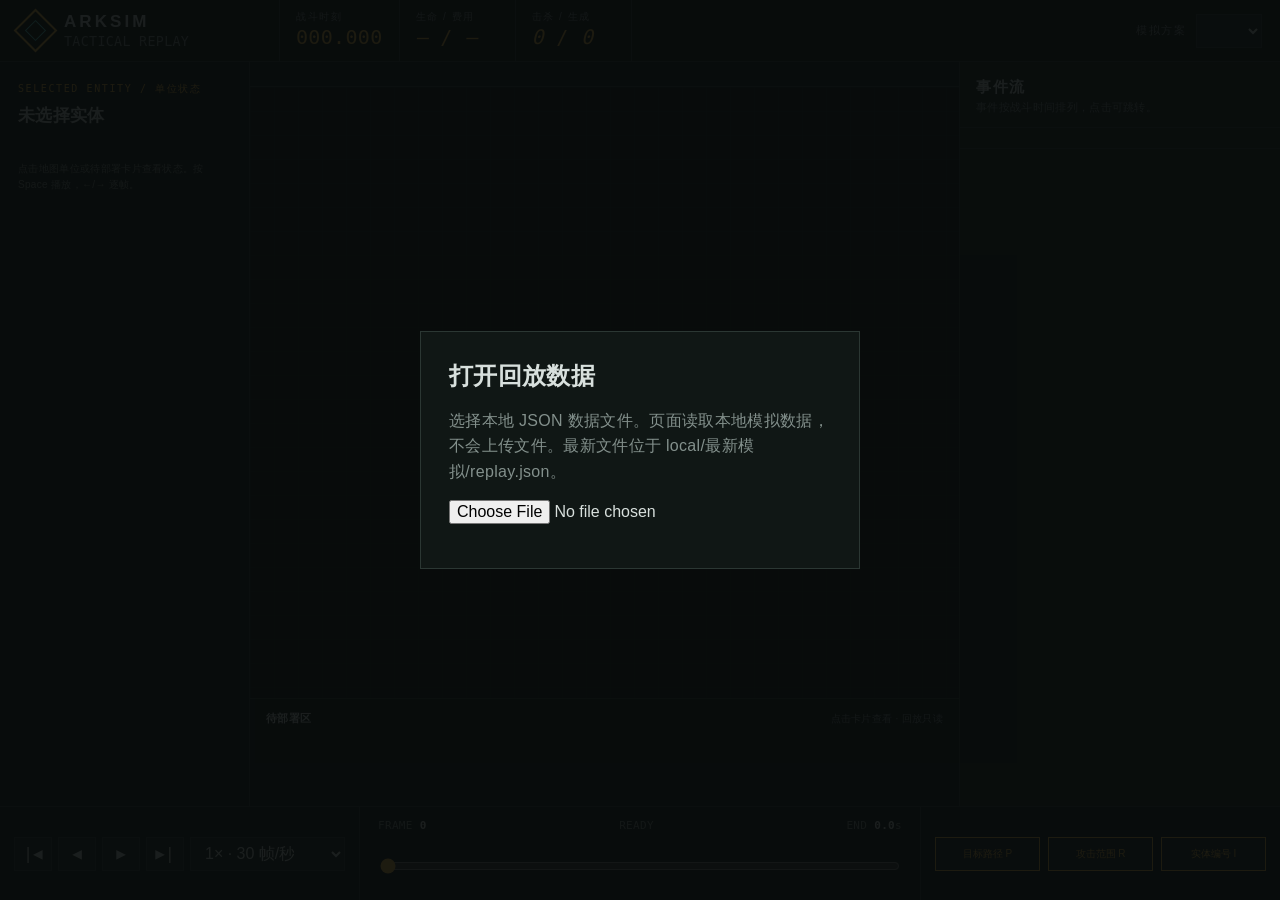
==== viewer/index.html @ 23dff545 "Initial main battle engine release" ====
<!doctype html>
<html lang="zh-CN">
<head>
  <meta charset="utf-8">
  <meta name="viewport" content="width=device-width,initial-scale=1">
  <title>ARKSIM / 战术回放</title>
  <style>
    :root {
      --ink: #d8e0dd;
      --muted: #83908c;
      --panel: #101715;
      --panel-2: #141d1a;
      --line: #2b3733;
      --black: #080c0b;
      --amber: #f4b942;
      --amber-dim: #7f6127;
      --cyan: #54d9d1;
      --red: #ff665e;
      --green: #8ecb64;
      --cell: 52px;
    }
    * { box-sizing: border-box; }
    html, body { width: 100%; height: 100%; }
    body {
      margin: 0;
      overflow: hidden;
      color: var(--ink);
      background: var(--black);
      font-family: "Bahnschrift", "Microsoft YaHei UI", sans-serif;
      letter-spacing: .02em;
    }
    body::before {
      content: "";
      position: fixed;
      inset: 0;
      pointer-events: none;
      opacity: .16;
      background-image:
        repeating-linear-gradient(0deg, transparent 0 3px, #cad6d105 3px 4px),
        radial-gradient(circle at 18% 0%, #f4b94216, transparent 32%);
      mix-blend-mode: screen;
    }
    button, select, input { font: inherit; }
    button, select {
      color: var(--ink);
      border: 1px solid var(--line);
      background: #18211e;
      min-height: 34px;
    }
    button { cursor: pointer; padding: 0 12px; }
    button:hover, button.active { border-color: var(--amber); color: var(--amber); }
    .exit-file-button { align-self: center; margin: 0 18px 0 10px; border-color: var(--amber-dim); }
    .data-loader {
      position: fixed;
      inset: 0;
      z-index: 10;
      display: grid;
      place-items: center;
      background: #080c0be8;
    }
    .data-loader[hidden] { display: none; }
    .data-loader-panel {
      width: min(440px, calc(100vw - 40px));
      padding: 28px;
      border: 1px solid var(--line);
      background: var(--panel);
    }
    .data-loader-panel h2 { margin: 0 0 12px; }
    .data-loader-panel p { color: var(--muted); line-height: 1.6; }
    .data-loader-panel input { max-width: 100%; }
    .data-loader-error { color: var(--red) !important; }
    select { padding: 0 34px 0 10px; }
    .app {
      position: fixed;
      inset: 0;
      width: auto;
      height: auto;
      min-width: 0;
      min-height: 0;
      overflow: hidden;
      display: grid;
      grid-template-rows: 62px minmax(0, 1fr) 94px;
    }
    header {
      min-width: 0;
      border-bottom: 1px solid var(--line);
      display: flex;
      align-items: stretch;
      background: #0d1311ee;
      z-index: 2;
    }
    .brand {
      width: 280px;
      display: flex;
      align-items: center;
      gap: 13px;
      padding: 0 20px;
      border-right: 1px solid var(--line);
    }
    .brand-mark {
      width: 31px;
      height: 31px;
      border: 2px solid var(--amber);
      transform: rotate(45deg);
      position: relative;
    }
    .brand-mark::after {
      content: "";
      position: absolute;
      inset: 6px;
      border: 1px solid var(--cyan);
    }
    .brand strong { display: block; font-size: 17px; letter-spacing: .18em; }
    .brand small { color: var(--muted); font-family: Consolas, monospace; }
    .header-stat {
      min-width: 116px;
      padding: 10px 16px 7px;
      border-right: 1px solid var(--line);
    }
    .header-stat span { display: block; color: var(--muted); font-size: 10px; text-transform: uppercase; letter-spacing: .16em; }
    .header-stat b { display: block; margin-top: 3px; font: 20px/1 Consolas, monospace; color: var(--amber); }
    .case-control { margin-left: auto; display: flex; align-items: center; gap: 10px; padding: 0 18px; }
    .case-control label { color: var(--muted); font-size: 11px; letter-spacing: .13em; }
    main {
      min-height: 0;
      display: grid;
      grid-template-columns: 250px minmax(0, 1fr) 320px;
    }
    .stage {
      min-width: 0;
      min-height: 0;
      overflow: hidden;
      display: grid;
      grid-template-rows: auto minmax(0, 1fr) auto;
      border-right: 1px solid var(--line);
      position: relative;
    }
    .map-wrap {
      min-height: 0;
      position: relative;
      background-color: #0b100e;
      background-image:
        linear-gradient(#18211e55 1px, transparent 1px),
        linear-gradient(90deg, #18211e55 1px, transparent 1px);
      background-size: 24px 24px;
    }
    #map { display: block; width: 100%; height: 100%; cursor: crosshair; }
    .map-legend {
      display: flex;
      gap: 6px;
      flex-wrap: wrap;
      padding: 12px 16px;
      border-bottom: 1px solid var(--line);
      background: #0d1311;
    }
    .chip {
      padding: 4px 7px;
      border: 1px solid #ffffff18;
      background: #090d0cce;
      color: var(--muted);
      font-size: 10px;
      font-family: Consolas, monospace;
    }
    .chip i { display: inline-block; width: 8px; height: 8px; margin-right: 6px; background: var(--dot); }
    .chip .circle { border-radius: 50%; }
    .chip .diamond { transform: rotate(45deg); }
    .chip .portal { border: 2px solid var(--dot); border-radius: 50%; background: transparent; }
    .map-note {
      margin: 12px 0 0;
      color: var(--muted);
      font-size: 10px;
      line-height: 1.55;
    }
    .inspector {
      min-height: 0;
      overflow: auto;
      border-right: 1px solid var(--line);
      background: var(--panel);
    }
    .entity-card { padding: 20px 18px; }
    .eyebrow { color: var(--amber); font: 10px Consolas, monospace; letter-spacing: .16em; }
    .entity-card h2 { margin: 8px 0 0; font-size: 17px; font-weight: 600; overflow-wrap: anywhere; }
    .entity-grid { display: grid; gap: 12px; margin-top: 22px; font: 11px Consolas, monospace; color: var(--muted); }
    .entity-field { display: flex; justify-content: space-between; flex-wrap: wrap; align-items: baseline; gap: 3px 8px; min-width: 0; }
    .entity-grid b { color: var(--ink); font-weight: 400; overflow-wrap: anywhere; }
    .sp-panel { margin-top: 20px; padding-top: 16px; border-top: 1px solid var(--line); }
    .sp-label { display: flex; justify-content: space-between; gap: 8px; font-size: 11px; color: var(--muted); }
    .sp-label b { color: var(--cyan); font: 11px Consolas, monospace; }
    .sp-track { height: 7px; margin: 8px 0 14px; background: #28332e; overflow: hidden; }
    .sp-fill { height: 100%; background: var(--cyan); }
    .sp-track.slot .sp-fill { background: var(--amber); }
    .sp-help { color: var(--muted); font-size: 10px; line-height: 1.6; }
    .reserve { min-height: 108px; padding: 12px 16px; border-top: 1px solid var(--line); background: var(--panel); }
    .reserve-head { display: flex; justify-content: space-between; gap: 10px; align-items: baseline; font-size: 11px; }
    .reserve-head span { color: var(--muted); font-size: 10px; }
    .reserve-cards { display: flex; gap: 8px; overflow-x: auto; margin-top: 10px; padding-bottom: 2px; }
    .reserve-card { flex: 0 0 132px; min-height: 60px; padding: 9px 10px; text-align: left; }
    .reserve-card strong { display: block; font-size: 12px; }
    .reserve-card small { display: block; margin-top: 7px; color: var(--muted); font-size: 10px; }
    .reserve-empty { margin: 8px 0; color: var(--muted); font-size: 11px; }
    aside {
      min-height: 0;
      overflow: hidden;
      display: grid;
      grid-template-rows: auto auto minmax(0, 1fr);
      background: var(--panel-2);
    }
    .aside-head { padding: 16px 16px 12px; border-bottom: 1px solid var(--line); }
    .aside-head h2 { margin: 0 0 3px; font-size: 15px; letter-spacing: .1em; }
    .aside-head p { margin: 0; color: var(--muted); font-size: 11px; }
    .filters { display: flex; flex-wrap: wrap; gap: 5px; padding: 10px 12px; border-bottom: 1px solid var(--line); }
    .filters button { min-height: 27px; padding: 0 8px; font-size: 10px; }
    .events { overflow: auto; scrollbar-color: var(--amber-dim) #0d1311; }
    .event {
      display: grid;
      grid-template-columns: 56px 9px 1fr;
      gap: 8px;
      align-items: start;
      padding: 8px 12px;
      border-bottom: 1px solid #ffffff0a;
      cursor: pointer;
      font-size: 11px;
    }
    .event:hover, .event.now { background: #f4b9420b; }
    .event time { color: var(--muted); font-family: Consolas, monospace; }
    .event .dot { width: 7px; height: 7px; margin-top: 3px; border: 1px solid currentColor; transform: rotate(45deg); }
    .event strong { display: block; font-weight: 500; color: var(--ink); }
    .event small { display: block; color: var(--muted); margin-top: 2px; font-family: Consolas, monospace; }
    footer {
      min-width: 0;
      min-height: 0;
      display: grid;
      grid-template-columns: 360px minmax(0, 1fr) minmax(300px, 360px);
      border-top: 1px solid var(--line);
      background: #0d1311;
    }
    .transport { min-width: 0; display: flex; align-items: center; gap: 6px; padding: 0 14px; border-right: 1px solid var(--line); }
    .transport button { width: 38px; padding: 0; font-family: Consolas, monospace; }
    .speed { flex: 1 1 148px; width: auto; min-width: 132px; }
    .timeline { min-width: 0; padding: 12px 18px; display: grid; grid-template-rows: 24px 1fr; }
    .timeline-top { display: flex; justify-content: space-between; font: 11px Consolas, monospace; color: var(--muted); }
    .timeline-top b { color: var(--ink); }
    .track { position: relative; display: flex; align-items: center; }
    #markers { position: absolute; inset: 5px 0 auto; width: 100%; height: 15px; pointer-events: none; }
    #timeline { width: 100%; accent-color: var(--amber); position: relative; z-index: 2; }
    .toggles { min-width: 0; display: flex; align-items: center; gap: 8px; padding: 0 14px; border-left: 1px solid var(--line); }
    .toggles button { flex: 1; font-size: 10px; }
    @media (max-width: 1050px) {
      .entity-card { padding: 16px 14px; }
      main { grid-template-columns: 210px minmax(0, 1fr) 250px; }
      footer { grid-template-columns: 330px minmax(180px, 1fr) 300px; }
      .brand { width: 210px; padding-inline: 14px; }
      .header-stat { min-width: 96px; padding-inline: 10px; }
      .header-stat b { font-size: 17px; }
      .case-control { padding-inline: 8px; }
      .case-control label { display: none; }
      header > .header-stat:nth-of-type(4) { display: none; }
      .transport { padding-inline: 10px; gap: 4px; }
      .speed { min-width: 118px; font-size: 10px; }
      .toggles { gap: 4px; padding-inline: 9px; }
    }
  </style>
</head>
<body>
  <div class="app">
    <header>
      <div class="brand"><div class="brand-mark"></div><div><strong>ARKSIM</strong><small id="stageLabel">TACTICAL REPLAY</small></div></div>
      <div class="header-stat"><span>战斗时刻</span><b id="clock">000.000</b></div>
      <div class="header-stat"><span>生命 / 费用</span><b><i id="life">—</i> / <i id="dp">—</i></b></div>
      <div class="header-stat"><span>击杀 / 生成</span><b><i id="killed">0</i> / <i id="spawned">0</i></b></div>
      <div class="case-control"><label for="caseSelect">模拟方案</label><select id="caseSelect"></select></div>
      <button id="closeDataBtn" class="exit-file-button" type="button" hidden>退出当前文件</button>
    </header>

    <main>
      <section class="inspector" aria-label="选中单位状态">
        <div class="entity-card">
          <div class="eyebrow">SELECTED ENTITY / 单位状态</div>
          <h2 id="entityName">未选择实体</h2>
          <div class="entity-grid" id="entityGrid"></div>
          <div id="spPanel"></div>
          <p class="map-note" id="mapNote">点击地图单位或待部署卡片查看状态。按 Space 播放，←/→ 逐帧。</p>
        </div>
      </section>
      <section class="stage">
        <div class="map-legend" id="mapLegend" aria-label="地图图例"></div>
        <div class="map-wrap">
          <canvas id="map"></canvas>
        </div>
        <div class="reserve" aria-label="待部署区">
          <div class="reserve-head"><b>待部署区</b><span>点击卡片查看 · 回放只读</span></div>
          <div class="reserve-cards" id="reserveCards"></div>
        </div>
      </section>

      <aside>
        <div class="aside-head"><h2>事件流</h2><p>事件按战斗时间排列，点击可跳转。</p></div>
        <div class="filters" id="filters"></div>
        <div class="events" id="events"></div>
      </aside>
    </main>

    <footer>
      <div class="transport">
        <button id="reset" title="回到开始">|◀</button>
        <button id="stepBack" title="上一帧">◀</button>
        <button id="play" title="播放/暂停">▶</button>
        <button id="stepNext" title="下一帧">▶|</button>
        <select id="speed" class="speed" aria-label="回放速度"><option value="0.5">0.5× · 15 帧/秒</option><option value="1" selected>1× · 30 帧/秒</option><option value="2">2× · 60 帧/秒</option><option value="3">3× · 90 帧/秒</option><option value="4">4× · 120 帧/秒</option><option value="8">8× · 240 帧/秒</option></select>
      </div>
      <div class="timeline">
        <div class="timeline-top"><span>FRAME <b id="frameIndex">0</b></span><span id="statusLine">READY</span><span>END <b id="endTime">0.0</b>s</span></div>
        <div class="track"><canvas id="markers"></canvas><input id="timeline" type="range" min="0" value="0"></div>
      </div>
      <div class="toggles"><button id="togglePath" class="active">目标路径 P</button><button id="toggleRange" class="active">攻击范围 R</button><button id="toggleIds" class="active">实体编号 I</button></div>
    </footer>
  </div>

  <div id="dataLoader" class="data-loader" hidden>
    <div class="data-loader-panel">
      <h2>打开回放数据</h2>
      <p>选择本地 JSON 数据文件。页面读取本地模拟数据，不会上传文件。最新文件位于 local/最新模拟/replay.json。</p>
      <input id="dataFile" type="file" accept=".json,application/json" aria-label="选择回放数据文件">
      <p id="dataLoaderStatus" role="status"></p>
    </div>
  </div>

  <script>
    const EMBEDDED_DATA = null;
    function startReplay(DATA) {
    const COLORS = {
      ink:'#d8e0dd', muted:'#83908c', amber:'#f4b942', cyan:'#54d9d1', red:'#ff665e', green:'#8ecb64',
      elite:'#f49b58', boss:'#e783c6', portal:'#a88ee8'
    };
    // Keep the legend and map rendering on the same palette.
    const legendItems = [
      ['蓝门', COLORS.cyan, ''], ['红门', COLORS.red, ''],
      ['干员', COLORS.amber, 'diamond'], ['普通敌人', COLORS.red, 'circle'],
      ['精英敌人', COLORS.elite, 'circle'], ['领袖敌人', COLORS.boss, 'circle'],
      ['传送门', COLORS.portal, 'portal']
    ];
    const state = { caseIndex:0, frameIndex:0, playheadTime:0, playing:false, speed:1, selected:{type:'operator',id:null}, filters:new Set(['major']), path:true, range:true, ids:true, lastStamp:0 };
    const el = id => document.getElementById(id);
    const canvas = el('map'), ctx = canvas.getContext('2d');
    const markerCanvas = el('markers'), markerCtx = markerCanvas.getContext('2d');
    const eventGroups = {
      major:['deploy','skill_cast','skill_active','skill_end','operator_death','enemy_death','leak','life_change'],
      damage:['enemy_damage','operator_damage','projectile_launch','projectile_end'],
      movement:['spawn','block','unblock','disappear','appear']
    };
    const hiddenEventKinds = new Set(['highland_trigger', 'highland_effect']);
    const eventColor = kind => kind.includes('damage') || kind.includes('death') || kind==='leak' ? COLORS.red : kind.includes('skill') ? COLORS.amber : kind==='spawn' || kind==='appear' ? COLORS.green : COLORS.cyan;
    const enemyColor = enemy => enemy.levelType==='BOSS' ? COLORS.boss : enemy.levelType==='ELITE' ? COLORS.elite : enemy.levelType==='NORMAL' ? COLORS.red : COLORS.muted;
    const enemyCategory = enemy => ({NORMAL:'普通敌人', ELITE:'精英敌人', BOSS:'领袖敌人'}[enemy.levelType] || '类型未记录');
    const currentCase = () => DATA.cases[state.caseIndex];
    function currentFrame(){return currentCase().frames[state.frameIndex];}
    function playbackEndIndex(){return currentCase().frames.length-1;}
    const fmt = value => Number(value).toFixed(2).replace(/\.00$/,'');
    function resizeCanvas(target, context) {
      const rect = target.getBoundingClientRect(), ratio = window.devicePixelRatio || 1;
      target.width = Math.max(1, Math.round(rect.width * ratio)); target.height = Math.max(1, Math.round(rect.height * ratio));
      context.setTransform(ratio,0,0,ratio,0,0); return rect;
    }
    function geometry(target=canvas) {
      const rect = target.getBoundingClientRect(), map = DATA.map;
      const cell = Math.min((rect.width-54)/map.width,(rect.height-54)/map.height);
      return {cell, ox:(rect.width-map.width*cell)/2, oy:(rect.height-map.height*cell)/2, h:map.height};
    }
    function xy(r,c,g){ return [g.ox+(c+.5)*g.cell,g.oy+(g.h-r-.5)*g.cell]; }
    function tileStyle(tile) {
      if(tile.key==='tile_end') return ['#113d3c',COLORS.cyan];
      if(tile.key==='tile_start') return ['#3a1e1d',COLORS.red];
      if(['tile_telin','tile_telout'].includes(tile.key)) return ['#241c36',COLORS.portal];
      if(tile.height==='HIGHLAND' && tile.build==='RANGED') return ['#352f22','#766335'];
      if(tile.pass==='FLY_ONLY') return ['#0a0e0d','#202925'];
      if(tile.key==='tile_road') return ['#202b27','#3b4944'];
      return ['#18211e','#303d38'];
    }
    function drawMap() {
      const rect=resizeCanvas(canvas,ctx), g=geometry(), frame=currentFrame(), map=DATA.map;
      ctx.clearRect(0,0,rect.width,rect.height);
      for(let r=0;r<map.height;r++) for(let c=0;c<map.width;c++){
        const tile=map.cells[r][c], [fill,stroke]=tileStyle(tile), x=g.ox+c*g.cell, y=g.oy+(map.height-r-1)*g.cell;
        ctx.fillStyle=fill; ctx.fillRect(x+1,y+1,g.cell-2,g.cell-2); ctx.strokeStyle=stroke; ctx.lineWidth=1; ctx.strokeRect(x+1.5,y+1.5,g.cell-3,g.cell-3);
        if(tile.height==='HIGHLAND' && tile.build==='RANGED'){
          ctx.strokeStyle='#f4b94222'; ctx.beginPath(); ctx.moveTo(x+5,y+g.cell-5); ctx.lineTo(x+g.cell-5,y+5); ctx.stroke();
        }
        if(tile.key==='tile_end'){ctx.fillStyle=COLORS.cyan;ctx.font=`600 ${Math.max(10,g.cell*.2)}px Consolas`;ctx.textAlign='center';ctx.fillText('BLUE',x+g.cell/2,y+g.cell*.57);}
        if(tile.key==='tile_start'){ctx.fillStyle=COLORS.red;ctx.font=`600 ${Math.max(10,g.cell*.2)}px Consolas`;ctx.textAlign='center';ctx.fillText('RED',x+g.cell/2,y+g.cell*.57);}
        if(['tile_telin','tile_telout'].includes(tile.key)){
          ctx.strokeStyle=COLORS.portal;ctx.lineWidth=2;ctx.beginPath();ctx.ellipse(x+g.cell/2,y+g.cell*.42,g.cell*.15,g.cell*.21,0,0,Math.PI*2);ctx.stroke();
          ctx.fillStyle=COLORS.portal;ctx.font=`600 ${Math.max(9,g.cell*.16)}px Consolas`;ctx.textAlign='center';ctx.fillText(tile.key==='tile_telin'?'IN':'OUT',x+g.cell/2,y+g.cell*.83);
        }
      }
      const op=frame.operators.find(x=>state.selected.type==='operator'&&x.id===state.selected.id)||frame.operators[0];
      if(op && state.range){ctx.fillStyle='#54d9d122';ctx.strokeStyle='#54d9d177';for(const [r,c] of op.range){const x=g.ox+c*g.cell,y=g.oy+(map.height-r-1)*g.cell;ctx.fillRect(x+2,y+2,g.cell-4,g.cell-4);ctx.strokeRect(x+2.5,y+2.5,g.cell-5,g.cell-5);}}
      const selectedEnemy = state.selected.type==='enemy' ? frame.enemies.find(e=>e.id===state.selected.id) : null;
      if(selectedEnemy && state.path && selectedEnemy.route>=0){
        const route=currentCase().routes[selectedEnemy.route]; ctx.strokeStyle='#f4b94299';ctx.lineWidth=2;ctx.setLineDash([6,5]);ctx.beginPath();
        let [x,y]=xy(selectedEnemy.r,selectedEnemy.c,g);ctx.moveTo(x,y);
        for(let i=selectedEnemy.routePoint+1;i<route.length;i++){const p=route[i];if(['WAIT_FOR_SECONDS','WAIT_CURRENT_WAVE_TIME','DISAPPEAR'].includes(p.kind))continue;[x,y]=xy(p.r,p.c,g);ctx.lineTo(x,y);}ctx.stroke();ctx.setLineDash([]);
      }
      for(const enemy of frame.enemies){if(enemy.hidden)continue;const [x,y]=xy(enemy.r,enemy.c,g),color=enemyColor(enemy),radius=Math.max(5,g.cell*.135);ctx.fillStyle='#07100fdd';ctx.strokeStyle=color;ctx.lineWidth=enemy.taunt?3:1.5;ctx.beginPath();ctx.arc(x,y,radius,0,Math.PI*2);ctx.fill();ctx.stroke();const ratio=Math.max(0,enemy.hp/enemy.max);ctx.strokeStyle=ratio>.5?COLORS.green:ratio>.2?COLORS.amber:COLORS.red;ctx.lineWidth=2;ctx.beginPath();ctx.arc(x,y,radius+3,-Math.PI/2,-Math.PI/2+Math.PI*2*ratio);ctx.stroke();if(state.ids){ctx.fillStyle=COLORS.ink;ctx.font='9px Consolas';ctx.textAlign='center';ctx.fillText(enemy.id,x,y+3);}if(state.selected.type==='enemy'&&state.selected.id===enemy.id){ctx.strokeStyle='#fff';ctx.lineWidth=1;ctx.strokeRect(x-radius-7,y-radius-7,(radius+7)*2,(radius+7)*2);}}
      for(const projectile of frame.projectiles||[]){const [x,y0]=xy(projectile.r,projectile.c,g),y=y0-projectile.arc*g.cell*.55,color=projectile.side==='ENEMY'?COLORS.red:COLORS.cyan,radius=Math.max(2.5,g.cell*.045);if(projectile.arc){ctx.fillStyle='#0008';ctx.beginPath();ctx.ellipse(x,y0,g.cell*.055,g.cell*.025,0,0,Math.PI*2);ctx.fill();}ctx.shadowColor=color;ctx.shadowBlur=8;ctx.fillStyle=color;ctx.beginPath();ctx.arc(x,y,radius,0,Math.PI*2);ctx.fill();ctx.shadowBlur=0;}
      for(const op of frame.operators){const [x,y]=xy(op.r,op.c,g),s=Math.max(9,g.cell*.18);ctx.save();ctx.translate(x,y);ctx.rotate(Math.PI/4);ctx.fillStyle=op.dead?'#4b4030':COLORS.amber;ctx.strokeStyle='#fff2';ctx.fillRect(-s,-s,s*2,s*2);ctx.strokeRect(-s,-s,s*2,s*2);ctx.restore();const hp=Math.max(0,op.hp/op.max);ctx.fillStyle='#101715';ctx.fillRect(x-g.cell*.3,y+s+7,g.cell*.6,4);ctx.fillStyle=hp>.5?COLORS.green:hp>.2?COLORS.amber:COLORS.red;ctx.fillRect(x-g.cell*.3,y+s+7,g.cell*.6*hp,4);ctx.fillStyle=COLORS.ink;ctx.font='10px Consolas';ctx.textAlign='center';ctx.fillText(op.starting?'SKILL / BEGIN':op.active?'SKILL / ACTIVE':`SP ${fmt(op.sp)}`,x,y-s-8);}
      const nearEvents=currentCase().events.filter(e=>!hiddenEventKinds.has(e.kind) && Math.abs(e.t-frame.t)<.18 && (e.r!==undefined));
      for(const event of nearEvents){const [x,y]=xy(event.r,event.c,g);ctx.strokeStyle=eventColor(event.kind);ctx.lineWidth=2;ctx.globalAlpha=.75;ctx.beginPath();ctx.arc(x,y,g.cell*.27,0,Math.PI*2);ctx.stroke();ctx.globalAlpha=1;}
    }
    function eventLabel(event){
      const labels={spawn:'敌人生成',deploy:'干员部署',enemy_damage:'敌方受伤',operator_damage:'干员受伤',projectile_launch:'弹体发射',projectile_end:'弹体抵达/失效',block:'开始阻挡',unblock:'解除阻挡',skill_cast:'技能起动',skill_active:'技能生效',skill_end:'技能结束',enemy_death:'敌人击杀',operator_death:'干员倒下',leak:'敌人进门',life_change:'生命变化',disappear:'敌人消失',appear:'敌人出现'};
      let detail=`#${event.target??'—'}`;if(event.amount!==undefined)detail+=` / ${fmt(event.amount)} DMG`;if(event.cast)detail+=` / 第 ${event.cast} 次`;if(event.life!==undefined)detail+=` / LIFE ${event.life}`;if(event.tile)detail+=` / (${event.tile.join(',')})`;return [labels[event.kind]||event.kind,detail];
    }
    function activeKinds(){if(state.filters.has('all'))return null;const result=new Set();for(const group of state.filters)for(const kind of eventGroups[group]||[])result.add(kind);return result;}
    function renderEvents(){const box=el('events'),frame=currentFrame(),allowed=activeKinds();const filtered=currentCase().events.filter(e=>!hiddenEventKinds.has(e.kind)&&(!allowed||allowed.has(e.kind)));let nearest=filtered.findIndex(e=>e.t>=frame.t);if(nearest<0)nearest=filtered.length-1;const start=Math.max(0,nearest-70),slice=filtered.slice(start,start+150);box.innerHTML=slice.map(event=>{const [title,detail]=eventLabel(event);return `<div class="event ${Math.abs(event.t-frame.t)<.04?'now':''}" data-time="${event.t}" style="color:${eventColor(event.kind)}"><time>${event.t.toFixed(2)}</time><i class="dot"></i><div><strong>${title}</strong><small>${detail}</small></div></div>`}).join('');box.querySelectorAll('.event').forEach(node=>node.onclick=()=>seekTime(Number(node.dataset.time)));const now=box.querySelector('.now');if(now)now.scrollIntoView({block:'center'});}
    const attributeText = (value, suffix='') => Number.isFinite(value) ? `${fmt(value)}${suffix}` : '—';
    const reserveLabel = card => card.status==='cooldown' ? `冷却 ${Number(card.remaining).toFixed(1)}s` : card.status==='cost' ? '费用不足' : '待部署';
    function renderReserve(){
      const cards=currentFrame().reserve;
      const box=el('reserveCards');
      if(!cards){box.innerHTML='<p class="reserve-empty">此回放未记录待部署信息</p>';return;}
      box.innerHTML=cards.length ? cards.map(card=>{
        const profile=currentCase().roster?.find(item=>item.profile===card.profile);
        const selected=state.selected.type==='reserve'&&state.selected.id===card.char;
        return `<button class="reserve-card ${selected?'active':''}" data-char="${card.char}"><strong>${profile?.name||card.char}</strong><small>费用 ${Number(card.cost).toFixed(2)} · ${reserveLabel(card)}</small></button>`;
      }).join('') : '<p class="reserve-empty">当前没有待部署干员</p>';
      box.querySelectorAll('button').forEach(button=>button.onclick=()=>{state.selected={type:'reserve',id:button.dataset.char};render();});
    }
    function renderSp(entity){
      const total=entity.spMax>0?Math.max(0,Math.min(1,entity.sp/entity.spMax)):0;
      const slot=Number.isFinite(entity.spSlot)?Math.max(0,Math.min(1,entity.spSlot)):null;
      const description=entity.spSlotMode==='periodic'?'满槽 +1 SP':entity.spSlotMode==='continuous'?'连续恢复的小数进度':'非自然恢复';
      const stateLabel=entity.spSlotPaused?'暂停':'恢复中';
      el('spPanel').innerHTML=`<div class="sp-panel">
        <div class="sp-label"><span>技力 SP</span><b>${fmt(entity.sp)} / ${fmt(entity.spMax)}</b></div>
        <div class="sp-track" role="progressbar" aria-label="技能技力" aria-valuemin="0" aria-valuemax="${entity.spMax}" aria-valuenow="${entity.sp}"><div class="sp-fill" style="width:${total*100}%"></div></div>
        <div class="sp-label"><span>技力槽</span><b>${slot===null?'未记录':`${(slot*100).toFixed(1)}%`}</b></div>
        <div class="sp-track slot" role="progressbar" aria-label="下一点技力积累" aria-valuemin="0" aria-valuemax="1" ${slot===null?'':`aria-valuenow="${slot}"`}><div class="sp-fill" style="width:${(slot??0)*100}%"></div></div>
        <div class="sp-help">${slot===null?'没有可显示的自然恢复进度':`${description} · ${stateLabel}`}</div>
      </div>`;
    }
    function renderInspector(){
      const frame=currentFrame();
      let entity=null, rows=[];
      el('spPanel').innerHTML='';
      if(state.selected.type==='reserve'){
        const card=frame.reserve?.find(item=>item.char===state.selected.id);
        if(!card){
          const deployed=frame.operators.find(op=>op.char===state.selected.id&&!op.dead);
          if(deployed){state.selected={type:'operator',id:deployed.id};renderInspector();return;}
        }else{
          entity=currentCase().roster?.find(item=>item.profile===card.profile);
          const attrs=entity?.attributes||{};
          rows=[['状态',reserveLabel(card)],['部署费用',Number(card.cost).toFixed(2)],['生命上限',attributeText(attrs.maxHp)],['攻击力',attributeText(attrs.atk)],['防御力',attributeText(attrs.def)],['法术抗性',attributeText(attrs.res)],['攻击间隔',attributeText(attrs.attackInterval,' s')],['阻挡上限',attributeText(attrs.blockCapacity)]];
        }
      }else if(state.selected.type==='operator'){
        entity=frame.operators.find(op=>op.id===state.selected.id)||frame.operators[0];
        if(entity){
          const attrs=entity.attributes||{};
          rows=[['ID',entity.id],['坐标',`${entity.r}, ${entity.c}`],['HP',`${fmt(entity.hp)} / ${fmt(entity.max)}`],['攻击力',attributeText(attrs.atk)],['防御力',attributeText(attrs.def)],['法术抗性',attributeText(attrs.res)],['攻击间隔',attributeText(attrs.attackInterval,' s')],['阻挡',`${entity.blocked} / ${attributeText(attrs.blockCapacity)}`],['技能',entity.starting?'开启动画':entity.active?'生效中':'未开启'],['已用技能',`${entity.casts} 次`],['状态',entity.dead?'倒下':'在场']];
          renderSp(entity);
        }
      }else{
        entity=frame.enemies.find(enemy=>enemy.id===state.selected.id);
        if(entity)rows=[['ID',entity.id],['类型',enemyCategory(entity)],['HP',`${fmt(entity.hp)} / ${fmt(entity.max)}`],['坐标',`${entity.r}, ${entity.c}`],['路线',`${entity.route}:${entity.routePoint}`],['阻挡者',entity.blocked??'—'],['稳定阻挡点',entity.blockStable?entity.blockStable.join(', '):'—'],['偏移剩余',entity.blockShift?`${fmt(entity.blockShift)} s`:'—'],['嘲讽',entity.taunt],['状态',entity.hidden?'消失':'可见']];
      }
      el('entityName').textContent=entity?.name||entity?.key||entity?.char||'未选择实体';
      el('entityGrid').innerHTML=entity?rows.map(([label,value])=>`<div class="entity-field"><span>${label}</span><b>${value}</b></div>`).join(''):'<span>点击地图单位或待部署卡片</span>';
    }
    function renderHeader(){
      const frame=currentFrame(), c=currentCase(), logicFps=30*state.speed;
      el('clock').textContent=frame.t.toFixed(3).padStart(7,'0');
      el('life').textContent=frame.life;
      el('dp').textContent=Number(frame.dpDisplay??frame.dp).toFixed(2);
      el('dp').title=`可用整数费用 ${frame.dp}；小数部分为自然恢复进度`;
      el('killed').textContent=frame.killed;
      el('spawned').textContent=frame.spawned;
      el('frameIndex').textContent=`f${frame.fixedFrame??Math.round(frame.t*30)} / f${c.frames.at(-1).fixedFrame??Math.round(c.frames.at(-1).t*30)}`;
      const status=state.playing?'PLAY':state.frameIndex<c.frames.length-1?'PAUSED':c.result.win?'ALL CLEAR':'FINISHED / FAILED';
      el('statusLine').textContent=`${status} · ${state.speed}× · ${logicFps} 帧/秒`;
      el('timeline').value=state.frameIndex;
    }
    function drawMarkers(){const rect=resizeCanvas(markerCanvas,markerCtx),end=currentCase().frames.at(-1).t;markerCtx.clearRect(0,0,rect.width,rect.height);for(const event of currentCase().events){if(!['deploy','skill_cast','operator_death','leak'].includes(event.kind))continue;const x=end>0?event.t/end*rect.width:0;markerCtx.strokeStyle=eventColor(event.kind);markerCtx.beginPath();markerCtx.moveTo(x,2);markerCtx.lineTo(x,13);markerCtx.stroke();}}
    function render(all=true){renderHeader();drawMap();renderInspector();renderReserve();if(all)renderEvents();}
    function setFrame(index,all=true){const range=[0,currentCase().frames.length-1];state.frameIndex=Math.max(range[0],Math.min(index,range[1]));state.playheadTime=currentCase().frames[state.frameIndex].t;render(all);}
    function frameIndexAt(time){const frames=currentCase().frames;let lo=0,hi=frames.length-1;while(lo<hi){const mid=Math.ceil((lo+hi)/2);if(frames[mid].t<=time)lo=mid;else hi=mid-1;}return lo;}
    function seekTime(time,all=true){const frames=currentCase().frames,end=frames.at(-1).t;state.playheadTime=Math.max(frames[0].t,Math.min(time,end));state.frameIndex=frameIndexAt(state.playheadTime);render(all);}
    function setCase(index){state.caseIndex=index;state.frameIndex=0;state.playheadTime=currentCase().frames[state.frameIndex].t;state.playing=false;state.selected={type:'operator',id:null};el('play').textContent='▶';const c=currentCase();el('caseSelect').value=String(index);const range=[0,c.frames.length-1];el('timeline').min=range[0];el('timeline').max=range[1];el('endTime').textContent=c.frames[range[1]].t.toFixed(1);drawMarkers();render();}
    function animate(stamp){if(!state.lastStamp)state.lastStamp=stamp;const elapsed=Math.max(0,(stamp-state.lastStamp)/1000);state.lastStamp=stamp;if(state.playing){const oldIndex=state.frameIndex,endIndex=playbackEndIndex(),end=currentCase().frames[endIndex].t;state.playheadTime=Math.min(end,state.playheadTime+elapsed*state.speed);state.frameIndex=Math.min(endIndex,frameIndexAt(state.playheadTime));render(oldIndex!==state.frameIndex);if(state.playheadTime>=end){state.playing=false;el('play').textContent='▶';renderHeader();}}requestAnimationFrame(animate);}
    function init(){
      el('mapLegend').innerHTML=legendItems.map(([label,color,shape])=>`<span class="chip" style="--dot:${color}"><i class="${shape}"></i>${label}</span>`).join('');
      el('stageLabel').textContent=`TACTICAL REPLAY / ${DATA.stage||'SIMULATION'}`;
      el('caseSelect').innerHTML=DATA.cases.map((c,i)=>`<option value="${i}">${c.label}</option>`).join('');el('caseSelect').onchange=e=>setCase(Number(e.target.value));
      const groups=[['major','关键'],['damage','伤害'],['movement','移动'],['all','全部']];el('filters').innerHTML=groups.map(([key,label])=>`<button data-filter="${key}" class="${state.filters.has(key)?'active':''}">${label}</button>`).join('');el('filters').querySelectorAll('button').forEach(btn=>btn.onclick=()=>{const key=btn.dataset.filter;if(key==='all')state.filters=new Set(['all']);else{state.filters.delete('all');state.filters.has(key)?state.filters.delete(key):state.filters.add(key);}el('filters').querySelectorAll('button').forEach(x=>x.classList.toggle('active',state.filters.has(x.dataset.filter)));renderEvents();});
      el('play').onclick=()=>{if(!state.playing&&state.frameIndex>=playbackEndIndex())setFrame(0);state.playing=!state.playing;state.lastStamp=performance.now();el('play').textContent=state.playing?'Ⅱ':'▶';renderHeader();};el('reset').onclick=()=>setFrame(0);el('stepBack').onclick=()=>setFrame(state.frameIndex-1);el('stepNext').onclick=()=>setFrame(state.frameIndex+1);el('timeline').oninput=e=>setFrame(Number(e.target.value));el('speed').onchange=e=>{state.speed=Number(e.target.value);renderHeader();};
      [['togglePath','path'],['toggleRange','range'],['toggleIds','ids']].forEach(([id,key])=>el(id).onclick=()=>{state[key]=!state[key];el(id).classList.toggle('active',state[key]);drawMap();});
      canvas.onclick=e=>{const rect=canvas.getBoundingClientRect(),g=geometry(),mx=e.clientX-rect.left,my=e.clientY-rect.top,frame=currentFrame();let best={d:Infinity,type:null,id:null};for(const enemy of frame.enemies){if(enemy.hidden)continue;const [x,y]=xy(enemy.r,enemy.c,g),d=Math.hypot(x-mx,y-my);if(d<best.d){best={d,type:'enemy',id:enemy.id};}}for(const op of frame.operators){const [x,y]=xy(op.r,op.c,g),d=Math.hypot(x-mx,y-my);if(d<best.d){best={d,type:'operator',id:op.id};}}if(best.d<g.cell*.4){state.selected={type:best.type,id:best.id};render();}};
      window.onkeydown=e=>{if(['INPUT','SELECT'].includes(document.activeElement.tagName))return;if(e.code==='Space'){e.preventDefault();el('play').click();}if(e.key==='ArrowLeft')setFrame(state.frameIndex-1);if(e.key==='ArrowRight')setFrame(state.frameIndex+1);if(e.key.toLowerCase()==='p')el('togglePath').click();if(e.key.toLowerCase()==='r')el('toggleRange').click();if(e.key.toLowerCase()==='i')el('toggleIds').click();};
      window.onresize=()=>{drawMap();drawMarkers();};document.onvisibilitychange=()=>{state.lastStamp=performance.now();};setCase(0);requestAnimationFrame(animate);
    }
    init();
    }
    if (EMBEDDED_DATA) {
      startReplay(EMBEDDED_DATA);
    } else {
      const loader = document.getElementById('dataLoader');
      const status = document.getElementById('dataLoaderStatus');
      const closeDataBtn = document.getElementById('closeDataBtn');
      closeDataBtn.addEventListener('click', () => window.location.reload());
      loader.hidden = false;
      document.getElementById('dataFile').addEventListener('change', async event => {
        const file = event.target.files?.[0];
        if (!file) return;
        status.classList.remove('data-loader-error');
        status.textContent = '正在读取数据…';
        try {
          const data = JSON.parse((await file.text()).replace(/^\uFEFF/,''));
          if (!data || !Array.isArray(data.cases) || !data.cases.length || !data.map) {
            throw new Error('文件不是有效的回放数据');
          }
          startReplay(data);
          loader.hidden = true;
          closeDataBtn.title = `退出 ${file.name} 并选择其他数据文件`;
          closeDataBtn.hidden = false;
        } catch (error) {
          status.classList.add('data-loader-error');
          status.textContent = `读取失败：${error.message}`;
          event.target.value = '';
        }
      });
    }
  </script>
</body>
</html>
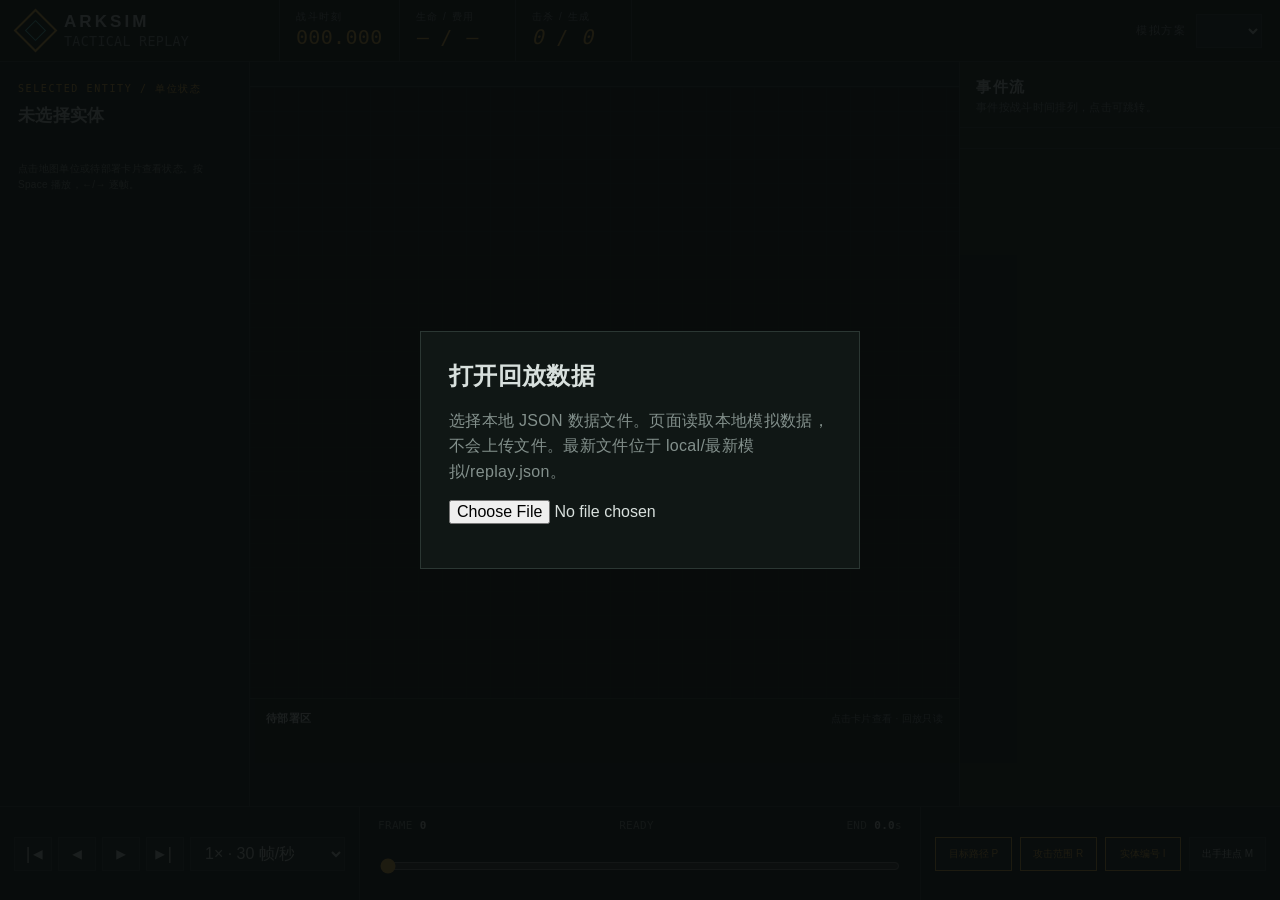
==== commit 3ecc025e: "Add configurable projectile geometry and animation event timing" ====
--- a/viewer/index.html
+++ b/viewer/index.html
@@ -165,6 +165,11 @@
     .chip .circle { border-radius: 50%; }
     .chip .diamond { transform: rotate(45deg); }
     .chip .portal { border: 2px solid var(--dot); border-radius: 50%; background: transparent; }
+    .chip .muzzle-cross { background: transparent; position: relative; }
+    .chip .muzzle-cross::before, .chip .muzzle-cross::after { content: ''; position: absolute; background: var(--dot); }
+    .chip .muzzle-cross::before { width: 10px; height: 2px; left: -1px; top: 3px; }
+    .chip .muzzle-cross::after { width: 2px; height: 10px; left: 3px; top: -1px; }
+    #muzzleLegend[hidden] { display: none; }
     .map-note {
       margin: 12px 0 0;
       color: var(--muted);
@@ -244,7 +249,8 @@
     #markers { position: absolute; inset: 5px 0 auto; width: 100%; height: 15px; pointer-events: none; }
     #timeline { width: 100%; accent-color: var(--amber); position: relative; z-index: 2; }
     .toggles { min-width: 0; display: flex; align-items: center; gap: 8px; padding: 0 14px; border-left: 1px solid var(--line); }
-    .toggles button { flex: 1; font-size: 10px; }
+    .toggles button { flex: 1; font-size: 10px; padding-inline: 5px; white-space: nowrap; }
+    .toggles button:disabled { opacity: .4; cursor: default; border-color: var(--line); color: var(--muted); }
     @media (max-width: 1050px) {
       .entity-card { padding: 16px 14px; }
       main { grid-template-columns: 210px minmax(0, 1fr) 250px; }
@@ -312,7 +318,7 @@
         <div class="timeline-top"><span>FRAME <b id="frameIndex">0</b></span><span id="statusLine">READY</span><span>END <b id="endTime">0.0</b>s</span></div>
         <div class="track"><canvas id="markers"></canvas><input id="timeline" type="range" min="0" value="0"></div>
       </div>
-      <div class="toggles"><button id="togglePath" class="active">目标路径 P</button><button id="toggleRange" class="active">攻击范围 R</button><button id="toggleIds" class="active">实体编号 I</button></div>
+      <div class="toggles"><button id="togglePath" class="active">目标路径 P</button><button id="toggleRange" class="active">攻击范围 R</button><button id="toggleIds" class="active">实体编号 I</button><button id="toggleMuzzle" aria-pressed="false" title="显示敌方出手挂点，快捷键 M">出手挂点 M</button></div>
     </footer>
   </div>
 
@@ -339,7 +345,7 @@
       ['精英敌人', COLORS.elite, 'circle'], ['领袖敌人', COLORS.boss, 'circle'],
       ['传送门', COLORS.portal, 'portal']
     ];
-    const state = { caseIndex:0, frameIndex:0, playheadTime:0, playing:false, speed:1, selected:{type:'operator',id:null}, filters:new Set(['major']), path:true, range:true, ids:true, lastStamp:0 };
+    const state = { caseIndex:0, frameIndex:0, playheadTime:0, playing:false, speed:1, selected:{type:'operator',id:null}, filters:new Set(['major']), path:true, range:true, ids:true, muzzle:false, lastStamp:0 };
     const el = id => document.getElementById(id);
     const canvas = el('map'), ctx = canvas.getContext('2d');
     const markerCanvas = el('markers'), markerCtx = markerCanvas.getContext('2d');
@@ -367,6 +373,25 @@
       return {cell, ox:(rect.width-map.width*cell)/2, oy:(rect.height-map.height*cell)/2, h:map.height};
     }
     function xy(r,c,g){ return [g.ox+(c+.5)*g.cell,g.oy+(g.h-r-.5)*g.cell]; }
+    const hasMuzzle = entity => Number.isFinite(entity.muzzle?.r) && Number.isFinite(entity.muzzle?.c);
+    function drawMuzzles(frame, g) {
+      if (!state.muzzle) return;
+      ctx.save();
+      for (const enemy of frame.enemies) {
+        if (enemy.hidden || !hasMuzzle(enemy)) continue;
+        const selected=state.selected.type==='enemy' && state.selected.id===enemy.id;
+        const [x,y]=xy(enemy.r,enemy.c,g), [mx,my]=xy(enemy.muzzle.r,enemy.muzzle.c,g);
+        const size=Math.max(4,Math.min(7,g.cell*.09));
+        ctx.strokeStyle=COLORS.cyan;ctx.globalAlpha=selected?1:.6;ctx.lineWidth=selected?1.5:1;
+        ctx.setLineDash([3,3]);ctx.beginPath();ctx.moveTo(x,y);ctx.lineTo(mx,my);ctx.stroke();ctx.setLineDash([]);
+        ctx.globalAlpha=1;
+        ctx.fillStyle='#07100f';ctx.beginPath();ctx.arc(mx,my,size*.7,0,Math.PI*2);ctx.fill();
+        ctx.beginPath();ctx.moveTo(mx-size,my);ctx.lineTo(mx+size,my);ctx.moveTo(mx,my-size);ctx.lineTo(mx,my+size);
+        ctx.strokeStyle='#07100f';ctx.lineWidth=4;ctx.stroke();ctx.strokeStyle=COLORS.cyan;ctx.lineWidth=1.5;ctx.stroke();
+        if(selected){ctx.strokeStyle=COLORS.cyan;ctx.lineWidth=1;ctx.beginPath();ctx.arc(mx,my,size+3,0,Math.PI*2);ctx.stroke();ctx.fillStyle=COLORS.cyan;ctx.font='10px Consolas';ctx.textAlign='left';ctx.fillText(`M#${enemy.id}`,mx+size+5,my-5);}
+      }
+      ctx.restore();
+    }
     function tileStyle(tile) {
       if(tile.key==='tile_end') return ['#113d3c',COLORS.cyan];
       if(tile.key==='tile_start') return ['#3a1e1d',COLORS.red];
@@ -379,6 +404,7 @@
     function drawMap() {
       const rect=resizeCanvas(canvas,ctx), g=geometry(), frame=currentFrame(), map=DATA.map;
       ctx.clearRect(0,0,rect.width,rect.height);
+      if (rect.width <= 54 || rect.height <= 54) return;
       for(let r=0;r<map.height;r++) for(let c=0;c<map.width;c++){
         const tile=map.cells[r][c], [fill,stroke]=tileStyle(tile), x=g.ox+c*g.cell, y=g.oy+(map.height-r-1)*g.cell;
         ctx.fillStyle=fill; ctx.fillRect(x+1,y+1,g.cell-2,g.cell-2); ctx.strokeStyle=stroke; ctx.lineWidth=1; ctx.strokeRect(x+1.5,y+1.5,g.cell-3,g.cell-3);
@@ -405,6 +431,7 @@
       for(const op of frame.operators){const [x,y]=xy(op.r,op.c,g),s=Math.max(9,g.cell*.18);ctx.save();ctx.translate(x,y);ctx.rotate(Math.PI/4);ctx.fillStyle=op.dead?'#4b4030':COLORS.amber;ctx.strokeStyle='#fff2';ctx.fillRect(-s,-s,s*2,s*2);ctx.strokeRect(-s,-s,s*2,s*2);ctx.restore();const hp=Math.max(0,op.hp/op.max);ctx.fillStyle='#101715';ctx.fillRect(x-g.cell*.3,y+s+7,g.cell*.6,4);ctx.fillStyle=hp>.5?COLORS.green:hp>.2?COLORS.amber:COLORS.red;ctx.fillRect(x-g.cell*.3,y+s+7,g.cell*.6*hp,4);ctx.fillStyle=COLORS.ink;ctx.font='10px Consolas';ctx.textAlign='center';ctx.fillText(op.starting?'SKILL / BEGIN':op.active?'SKILL / ACTIVE':`SP ${fmt(op.sp)}`,x,y-s-8);}
       const nearEvents=currentCase().events.filter(e=>!hiddenEventKinds.has(e.kind) && Math.abs(e.t-frame.t)<.18 && (e.r!==undefined));
       for(const event of nearEvents){const [x,y]=xy(event.r,event.c,g);ctx.strokeStyle=eventColor(event.kind);ctx.lineWidth=2;ctx.globalAlpha=.75;ctx.beginPath();ctx.arc(x,y,g.cell*.27,0,Math.PI*2);ctx.stroke();ctx.globalAlpha=1;}
+      drawMuzzles(frame,g);
     }
     function eventLabel(event){
       const labels={spawn:'敌人生成',deploy:'干员部署',enemy_damage:'敌方受伤',operator_damage:'干员受伤',projectile_launch:'弹体发射',projectile_end:'弹体抵达/失效',block:'开始阻挡',unblock:'解除阻挡',skill_cast:'技能起动',skill_active:'技能生效',skill_end:'技能结束',enemy_death:'敌人击杀',operator_death:'干员倒下',leak:'敌人进门',life_change:'生命变化',disappear:'敌人消失',appear:'敌人出现'};
@@ -462,6 +489,7 @@
       }else{
         entity=frame.enemies.find(enemy=>enemy.id===state.selected.id);
         if(entity)rows=[['ID',entity.id],['类型',enemyCategory(entity)],['HP',`${fmt(entity.hp)} / ${fmt(entity.max)}`],['坐标',`${entity.r}, ${entity.c}`],['路线',`${entity.route}:${entity.routePoint}`],['阻挡者',entity.blocked??'—'],['稳定阻挡点',entity.blockStable?entity.blockStable.join(', '):'—'],['偏移剩余',entity.blockShift?`${fmt(entity.blockShift)} s`:'—'],['嘲讽',entity.taunt],['状态',entity.hidden?'消失':'可见']];
+        if(entity)rows.push(['出手挂点',hasMuzzle(entity)?`${entity.muzzle.r.toFixed(4)}, ${entity.muzzle.c.toFixed(4)}`:'未记录']);
       }
       el('entityName').textContent=entity?.name||entity?.key||entity?.char||'未选择实体';
       el('entityGrid').innerHTML=entity?rows.map(([label,value])=>`<div class="entity-field"><span>${label}</span><b>${value}</b></div>`).join(''):'<span>点击地图单位或待部署卡片</span>';
@@ -484,17 +512,18 @@
     function setFrame(index,all=true){const range=[0,currentCase().frames.length-1];state.frameIndex=Math.max(range[0],Math.min(index,range[1]));state.playheadTime=currentCase().frames[state.frameIndex].t;render(all);}
     function frameIndexAt(time){const frames=currentCase().frames;let lo=0,hi=frames.length-1;while(lo<hi){const mid=Math.ceil((lo+hi)/2);if(frames[mid].t<=time)lo=mid;else hi=mid-1;}return lo;}
     function seekTime(time,all=true){const frames=currentCase().frames,end=frames.at(-1).t;state.playheadTime=Math.max(frames[0].t,Math.min(time,end));state.frameIndex=frameIndexAt(state.playheadTime);render(all);}
-    function setCase(index){state.caseIndex=index;state.frameIndex=0;state.playheadTime=currentCase().frames[state.frameIndex].t;state.playing=false;state.selected={type:'operator',id:null};el('play').textContent='▶';const c=currentCase();el('caseSelect').value=String(index);const range=[0,c.frames.length-1];el('timeline').min=range[0];el('timeline').max=range[1];el('endTime').textContent=c.frames[range[1]].t.toFixed(1);drawMarkers();render();}
+    function setCase(index){state.caseIndex=index;state.frameIndex=0;state.playheadTime=currentCase().frames[state.frameIndex].t;state.playing=false;state.selected={type:'operator',id:null};el('play').textContent='▶';const c=currentCase();el('caseSelect').value=String(index);const range=[0,c.frames.length-1];el('timeline').min=range[0];el('timeline').max=range[1];el('endTime').textContent=c.frames[range[1]].t.toFixed(1);const available=c.frames.some(f=>f.enemies.some(hasMuzzle));el('toggleMuzzle').disabled=!available;el('toggleMuzzle').title=available?'青色十字为敌方出手挂点，虚线连接单位中心；快捷键 M':'此回放未记录出手挂点，请读取包含挂点的新回放';el('muzzleLegend').hidden=!available||!state.muzzle;drawMarkers();render();}
     function animate(stamp){if(!state.lastStamp)state.lastStamp=stamp;const elapsed=Math.max(0,(stamp-state.lastStamp)/1000);state.lastStamp=stamp;if(state.playing){const oldIndex=state.frameIndex,endIndex=playbackEndIndex(),end=currentCase().frames[endIndex].t;state.playheadTime=Math.min(end,state.playheadTime+elapsed*state.speed);state.frameIndex=Math.min(endIndex,frameIndexAt(state.playheadTime));render(oldIndex!==state.frameIndex);if(state.playheadTime>=end){state.playing=false;el('play').textContent='▶';renderHeader();}}requestAnimationFrame(animate);}
     function init(){
       el('mapLegend').innerHTML=legendItems.map(([label,color,shape])=>`<span class="chip" style="--dot:${color}"><i class="${shape}"></i>${label}</span>`).join('');
+      el('mapLegend').insertAdjacentHTML('beforeend',`<span class="chip" id="muzzleLegend" hidden style="--dot:${COLORS.cyan}" title="虚线连接单位中心与当前出手挂点"><i class="muzzle-cross"></i>出手挂点</span>`);
       el('stageLabel').textContent=`TACTICAL REPLAY / ${DATA.stage||'SIMULATION'}`;
       el('caseSelect').innerHTML=DATA.cases.map((c,i)=>`<option value="${i}">${c.label}</option>`).join('');el('caseSelect').onchange=e=>setCase(Number(e.target.value));
       const groups=[['major','关键'],['damage','伤害'],['movement','移动'],['all','全部']];el('filters').innerHTML=groups.map(([key,label])=>`<button data-filter="${key}" class="${state.filters.has(key)?'active':''}">${label}</button>`).join('');el('filters').querySelectorAll('button').forEach(btn=>btn.onclick=()=>{const key=btn.dataset.filter;if(key==='all')state.filters=new Set(['all']);else{state.filters.delete('all');state.filters.has(key)?state.filters.delete(key):state.filters.add(key);}el('filters').querySelectorAll('button').forEach(x=>x.classList.toggle('active',state.filters.has(x.dataset.filter)));renderEvents();});
       el('play').onclick=()=>{if(!state.playing&&state.frameIndex>=playbackEndIndex())setFrame(0);state.playing=!state.playing;state.lastStamp=performance.now();el('play').textContent=state.playing?'Ⅱ':'▶';renderHeader();};el('reset').onclick=()=>setFrame(0);el('stepBack').onclick=()=>setFrame(state.frameIndex-1);el('stepNext').onclick=()=>setFrame(state.frameIndex+1);el('timeline').oninput=e=>setFrame(Number(e.target.value));el('speed').onchange=e=>{state.speed=Number(e.target.value);renderHeader();};
-      [['togglePath','path'],['toggleRange','range'],['toggleIds','ids']].forEach(([id,key])=>el(id).onclick=()=>{state[key]=!state[key];el(id).classList.toggle('active',state[key]);drawMap();});
+      [['togglePath','path'],['toggleRange','range'],['toggleIds','ids'],['toggleMuzzle','muzzle']].forEach(([id,key])=>{el(id).setAttribute('aria-pressed',String(state[key]));el(id).onclick=()=>{if(el(id).disabled)return;state[key]=!state[key];el(id).classList.toggle('active',state[key]);el(id).setAttribute('aria-pressed',String(state[key]));if(key==='muzzle')el('muzzleLegend').hidden=!state.muzzle;drawMap();};});
       canvas.onclick=e=>{const rect=canvas.getBoundingClientRect(),g=geometry(),mx=e.clientX-rect.left,my=e.clientY-rect.top,frame=currentFrame();let best={d:Infinity,type:null,id:null};for(const enemy of frame.enemies){if(enemy.hidden)continue;const [x,y]=xy(enemy.r,enemy.c,g),d=Math.hypot(x-mx,y-my);if(d<best.d){best={d,type:'enemy',id:enemy.id};}}for(const op of frame.operators){const [x,y]=xy(op.r,op.c,g),d=Math.hypot(x-mx,y-my);if(d<best.d){best={d,type:'operator',id:op.id};}}if(best.d<g.cell*.4){state.selected={type:best.type,id:best.id};render();}};
-      window.onkeydown=e=>{if(['INPUT','SELECT'].includes(document.activeElement.tagName))return;if(e.code==='Space'){e.preventDefault();el('play').click();}if(e.key==='ArrowLeft')setFrame(state.frameIndex-1);if(e.key==='ArrowRight')setFrame(state.frameIndex+1);if(e.key.toLowerCase()==='p')el('togglePath').click();if(e.key.toLowerCase()==='r')el('toggleRange').click();if(e.key.toLowerCase()==='i')el('toggleIds').click();};
+      window.onkeydown=e=>{if(['INPUT','SELECT'].includes(document.activeElement.tagName))return;if(e.code==='Space'){e.preventDefault();el('play').click();}if(e.key==='ArrowLeft')setFrame(state.frameIndex-1);if(e.key==='ArrowRight')setFrame(state.frameIndex+1);if(e.key.toLowerCase()==='p')el('togglePath').click();if(e.key.toLowerCase()==='r')el('toggleRange').click();if(e.key.toLowerCase()==='i')el('toggleIds').click();if(e.key.toLowerCase()==='m')el('toggleMuzzle').click();};
       window.onresize=()=>{drawMap();drawMarkers();};document.onvisibilitychange=()=>{state.lastStamp=performance.now();};setCase(0);requestAnimationFrame(animate);
     }
     init();
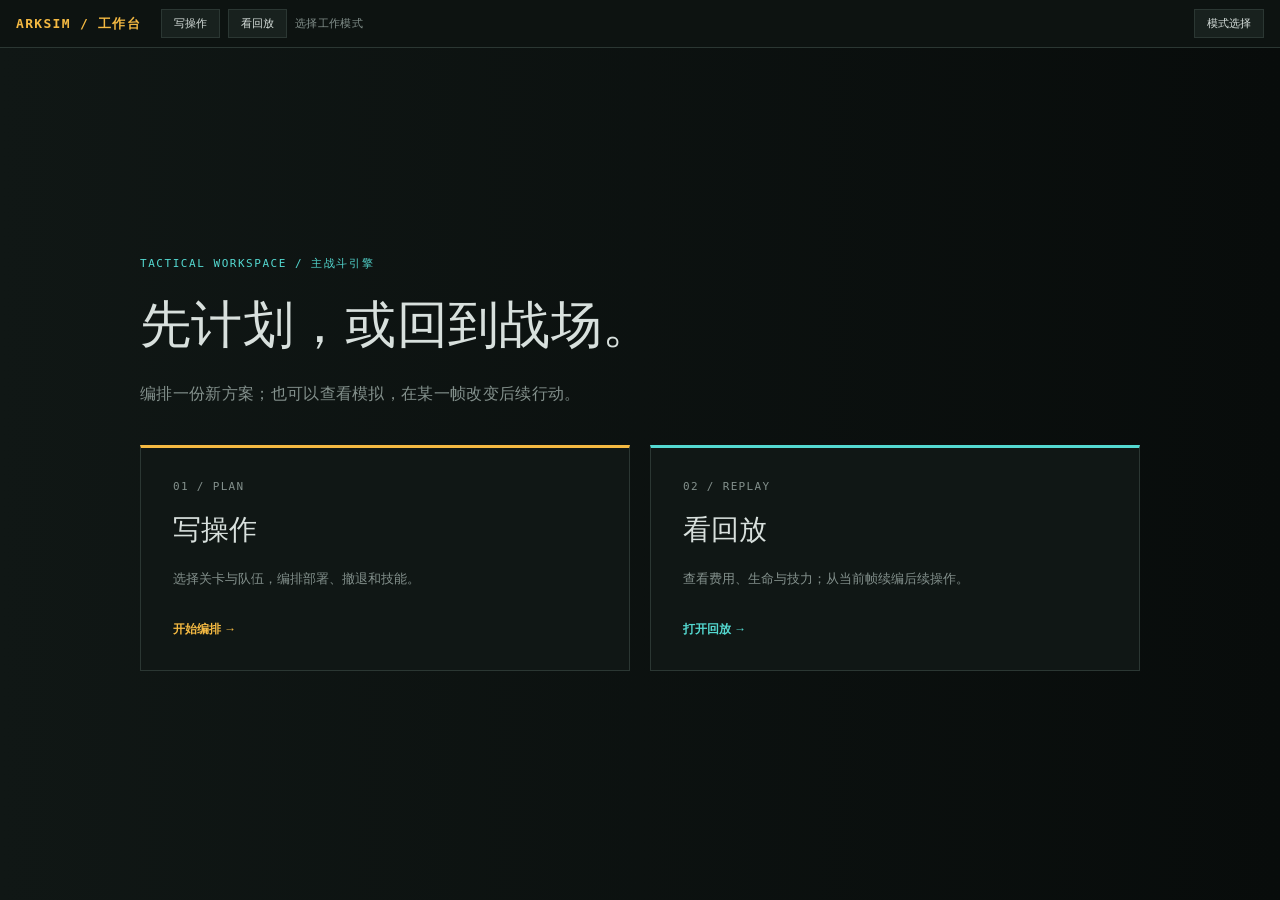
==== commit 62bcdbe3: "Release 0.45.71: freeze standalone trial version and refine operator mechanics" ====
--- a/viewer/index.html
+++ b/viewer/index.html
@@ -3,7 +3,7 @@
 <head>
   <meta charset="utf-8">
   <meta name="viewport" content="width=device-width,initial-scale=1">
-  <title>ARKSIM / 战术回放</title>
+  <title>ARKSIM / 战术工作台</title>
   <style>
     :root {
       --ink: #d8e0dd;
@@ -266,8 +266,12 @@
       .toggles { gap: 4px; padding-inline: 9px; }
     }
   </style>
+  <link rel="stylesheet" href="workspace.css">
 </head>
 <body>
+  <nav class="workspace-bar" aria-label="工作模式"><a class="workspace-logo" href="index.html">ARKSIM / 工作台</a><button id="writeMode">写操作</button><button id="replayMode">看回放</button><span id="workspaceHint">选择工作模式</span><button id="branchMode" hidden>从当前帧续编</button><button id="cancelBranch" hidden>返回原回放</button><button id="mobileUnit" class="mobile-panel-button" aria-pressed="false">详情</button><button id="mobileEvents" class="mobile-panel-button" aria-pressed="false">事件</button><button id="homeMode">模式选择</button></nav>
+  <section id="modePicker" class="mode-picker" aria-label="选择工作模式"><div class="mode-intro"><span>TACTICAL WORKSPACE / 主战斗引擎</span><h1>先计划，或回到战场。</h1><p>编排一份新方案；也可以查看模拟，在某一帧改变后续行动。</p></div><div class="mode-cards"><button id="pickWrite"><small>01 / PLAN</small><strong>写操作</strong><span>选择关卡与队伍，编排部署、撤退和技能。</span><b>开始编排 →</b></button><button id="pickReplay"><small>02 / REPLAY</small><strong>看回放</strong><span>查看费用、生命与技力；从当前帧续编后续操作。</span><b>打开回放 →</b></button></div><p id="workspaceMessage" role="status"></p></section>
+  <iframe id="plannerPane" title="操作编排" hidden></iframe>
   <div class="app">
     <header>
       <div class="brand"><div class="brand-mark"></div><div><strong>ARKSIM</strong><small id="stageLabel">TACTICAL REPLAY</small></div></div>
@@ -299,11 +303,12 @@
         </div>
       </section>
 
-      <aside>
+      <aside id="replayEvents">
         <div class="aside-head"><h2>事件流</h2><p>事件按战斗时间排列，点击可跳转。</p></div>
         <div class="filters" id="filters"></div>
         <div class="events" id="events"></div>
       </aside>
+      <section id="branchPanel" hidden><div class="branch-head"><strong id="branchTitle">从当前帧续编</strong><p>地图保持切入时的模拟状态。点击格子选部署位置，点击干员选操作对象。</p></div><iframe id="branchPane" title="回放续编操作"></iframe></section>
     </main>
 
     <footer>
@@ -325,11 +330,12 @@
   <div id="dataLoader" class="data-loader" hidden>
     <div class="data-loader-panel">
       <h2>打开回放数据</h2>
-      <p>选择本地 JSON 数据文件。页面读取本地模拟数据，不会上传文件。最新文件位于 local/最新模拟/replay.json。</p>
+      <p>选择本地回放 JSON。离线也可查看；续编需要本地服务。文件仅在本机处理。</p>
       <input id="dataFile" type="file" accept=".json,application/json" aria-label="选择回放数据文件">
       <p id="dataLoaderStatus" role="status"></p>
     </div>
   </div>
+  <section id="branchSetup" class="data-loader" hidden><div class="data-loader-panel"><h2>从这一帧继续编排</h2><p id="branchMessage">正在读取原方案…</p><label id="branchProjectLabel" hidden>补选原完整方案 project.json<input id="branchProjectFile" type="file" accept=".json,application/json"></label><button id="closeBranchSetup">返回回放</button></div></section>
 
   <script>
     const EMBEDDED_DATA = null;
@@ -346,14 +352,17 @@
       ['传送门', COLORS.portal, 'portal']
     ];
     const state = { caseIndex:0, frameIndex:0, playheadTime:0, playing:false, speed:1, selected:{type:'operator',id:null}, filters:new Set(['major']), path:true, range:true, ids:true, muzzle:false, lastStamp:0 };
+    let disposed=false, animationRequest=0, branchSelection=null;
     const el = id => document.getElementById(id);
     const canvas = el('map'), ctx = canvas.getContext('2d');
     const markerCanvas = el('markers'), markerCtx = markerCanvas.getContext('2d');
     const eventGroups = {
-      major:['deploy','skill_cast','skill_active','skill_end','operator_death','enemy_death','leak','life_change'],
+      major:['deploy','skill_cast','skill_active','skill_end','mode_change','form_change','operator_death','enemy_death','leak','life_change','retreat','operation','wave_ready','wave_timeout'],
+      operations:['operation','mode_change','form_change','wave_ready','wave_timeout'],
       damage:['enemy_damage','operator_damage','projectile_launch','projectile_end'],
       movement:['spawn','block','unblock','disappear','appear']
     };
+    const escapeText = value => String(value).replace(/[&<>\"']/g, c => ({'&':'&amp;','<':'&lt;','>':'&gt;','\"':'&quot;',"'":'&#39;'}[c]));
     const hiddenEventKinds = new Set(['highland_trigger', 'highland_effect']);
     const eventColor = kind => kind.includes('damage') || kind.includes('death') || kind==='leak' ? COLORS.red : kind.includes('skill') ? COLORS.amber : kind==='spawn' || kind==='appear' ? COLORS.green : COLORS.cyan;
     const enemyColor = enemy => enemy.levelType==='BOSS' ? COLORS.boss : enemy.levelType==='ELITE' ? COLORS.elite : enemy.levelType==='NORMAL' ? COLORS.red : COLORS.muted;
@@ -377,9 +386,10 @@
     function drawMuzzles(frame, g) {
       if (!state.muzzle) return;
       ctx.save();
-      for (const enemy of frame.enemies) {
-        if (enemy.hidden || !hasMuzzle(enemy)) continue;
-        const selected=state.selected.type==='enemy' && state.selected.id===enemy.id;
+      const units=[...frame.enemies.map(unit=>({unit,type:'enemy'})),...frame.operators.map(unit=>({unit,type:'operator'}))];
+      for (const {unit:enemy,type} of units) {
+        if (enemy.hidden || enemy.dead || !hasMuzzle(enemy)) continue;
+        const selected=state.selected.type===type && state.selected.id===enemy.id;
         const [x,y]=xy(enemy.r,enemy.c,g), [mx,my]=xy(enemy.muzzle.r,enemy.muzzle.c,g);
         const size=Math.max(4,Math.min(7,g.cell*.09));
         ctx.strokeStyle=COLORS.cyan;ctx.globalAlpha=selected?1:.6;ctx.lineWidth=selected?1.5:1;
@@ -417,8 +427,10 @@
           ctx.strokeStyle=COLORS.portal;ctx.lineWidth=2;ctx.beginPath();ctx.ellipse(x+g.cell/2,y+g.cell*.42,g.cell*.15,g.cell*.21,0,0,Math.PI*2);ctx.stroke();
           ctx.fillStyle=COLORS.portal;ctx.font=`600 ${Math.max(9,g.cell*.16)}px Consolas`;ctx.textAlign='center';ctx.fillText(tile.key==='tile_telin'?'IN':'OUT',x+g.cell/2,y+g.cell*.83);
         }
+        if(branchSelection?.action==='DEPLOY'&&branchSelection.allowed?.some(cell=>cell[0]===r&&cell[1]===c)){ctx.strokeStyle=COLORS.cyan+'77';ctx.lineWidth=1;ctx.strokeRect(x+3,y+3,g.cell-6,g.cell-6);}
       }
       const op=frame.operators.find(x=>state.selected.type==='operator'&&x.id===state.selected.id)||frame.operators[0];
+      for(const unit of frame.operators){if(unit.dead)continue;for(const [r,c,layers] of unit.skillState?.snow||[]){const x=g.ox+c*g.cell,y=g.oy+(map.height-r-1)*g.cell;ctx.fillStyle=layers>=5?'#abdbed66':'#d7e9ee33';ctx.fillRect(x+3,y+3,g.cell-6,g.cell-6);}}
       if(op && state.range){ctx.fillStyle='#54d9d122';ctx.strokeStyle='#54d9d177';for(const [r,c] of op.range){const x=g.ox+c*g.cell,y=g.oy+(map.height-r-1)*g.cell;ctx.fillRect(x+2,y+2,g.cell-4,g.cell-4);ctx.strokeRect(x+2.5,y+2.5,g.cell-5,g.cell-5);}}
       const selectedEnemy = state.selected.type==='enemy' ? frame.enemies.find(e=>e.id===state.selected.id) : null;
       if(selectedEnemy && state.path && selectedEnemy.route>=0){
@@ -432,25 +444,44 @@
       const nearEvents=currentCase().events.filter(e=>!hiddenEventKinds.has(e.kind) && Math.abs(e.t-frame.t)<.18 && (e.r!==undefined));
       for(const event of nearEvents){const [x,y]=xy(event.r,event.c,g);ctx.strokeStyle=eventColor(event.kind);ctx.lineWidth=2;ctx.globalAlpha=.75;ctx.beginPath();ctx.arc(x,y,g.cell*.27,0,Math.PI*2);ctx.stroke();ctx.globalAlpha=1;}
       drawMuzzles(frame,g);
+      if(branchSelection?.tile){const [r,c]=branchSelection.tile,[x,y]=xy(r,c,g);ctx.strokeStyle=COLORS.cyan;ctx.lineWidth=3;ctx.strokeRect(x-g.cell/2+3,y-g.cell/2+3,g.cell-6,g.cell-6);ctx.fillStyle=COLORS.cyan;ctx.font='bold 20px Consolas';ctx.textAlign='center';ctx.fillText(['→','↓','←','↑'][branchSelection.facing||0],x,y+6);}
     }
     function eventLabel(event){
-      const labels={spawn:'敌人生成',deploy:'干员部署',enemy_damage:'敌方受伤',operator_damage:'干员受伤',projectile_launch:'弹体发射',projectile_end:'弹体抵达/失效',block:'开始阻挡',unblock:'解除阻挡',skill_cast:'技能起动',skill_active:'技能生效',skill_end:'技能结束',enemy_death:'敌人击杀',operator_death:'干员倒下',leak:'敌人进门',life_change:'生命变化',disappear:'敌人消失',appear:'敌人出现'};
+      if(event.kind==='form_change')return [event.event==='ALL_OUT_ATTACK'?'总攻击':'形态变化',`#${event.target} / ${formName(event.form)} / f${event.frame}`];
+      if(event.kind==='operation'){
+        const actions={DEPLOY:'部署',RETREAT:'撤退',SKILL:'开技能',SKILL_END:'主动结束',SWITCH_MODE:'切换模式'},statuses={succeeded:'成功',waiting:'等待',failed:'失败',unfinished:'未完成',not_executed:'未执行'};
+        const name=currentCase().roster?.find(item=>item.char===event.char)?.name||event.char||'';
+        const d=event.details||{},parts=[`第 ${event.index} 条 · ${name} · ${event.message||event.reason||''}`];
+        if(d.cost!==undefined)parts.push(`费用 ${fmt(d.available_cost)} / ${fmt(d.cost)}`);
+        if(d.occupied_slots!==undefined)parts.push(`席位 ${d.occupied_slots} / ${d.slot_limit}`);
+        if(d.required_sp!==undefined)parts.push(`技力 ${fmt(d.sp)} / ${fmt(d.required_sp)}`);
+        if(d.redeploy_ready_at>event.t)parts.push(`冷却至 ${fmt(d.redeploy_ready_at)} 秒`);
+        if(d.blocking_operation)parts.push(`前置操作 ${d.blocking_operation}`);
+        if(d.target_mode!==undefined)parts.push(`模式 ${d.mode_before} → ${d.target_mode}${d.unchanged?'（已处于目标模式）':''}`);
+        return [`${actions[event.action]||event.action} · ${statuses[event.status]||event.status}`,parts.join(' / ')];
+      }
+      if(event.kind==='wave_ready')return ['波次放行',`第 ${event.wave} 波 · 开始时间 ${fmt(event.startTime)} 秒`];
+      if(event.kind==='wave_timeout')return ['波次等待超时',`第 ${event.wave} 波 · 跳过分段 ${(event.skippedFragments||[]).join('、')||'无'}`];
+      if(event.kind==='mode_change')return ['模式切换',`#${event.target} / ${event.mode===0?'初始状态':'技能状态'}`];
+      if(event.kind==='skill_end'&&event.reason==='MANUAL_END')return ['主动结束技能',`#${event.target}`];
+      const labels={spawn:'敌人生成',deploy:'干员部署',retreat:'干员撤退',enemy_damage:'敌方受伤',operator_damage:'干员受伤',projectile_launch:'弹体发射',projectile_end:'弹体抵达/失效',block:'开始阻挡',unblock:'解除阻挡',skill_cast:'技能起动',skill_active:'技能生效',skill_end:'技能结束',enemy_death:'敌人击杀',operator_death:'干员倒下',leak:'敌人进门',life_change:'生命变化',disappear:'敌人消失',appear:'敌人出现'};
       let detail=`#${event.target??'—'}`;if(event.amount!==undefined)detail+=` / ${fmt(event.amount)} DMG`;if(event.cast)detail+=` / 第 ${event.cast} 次`;if(event.life!==undefined)detail+=` / LIFE ${event.life}`;if(event.tile)detail+=` / (${event.tile.join(',')})`;return [labels[event.kind]||event.kind,detail];
     }
     function activeKinds(){if(state.filters.has('all'))return null;const result=new Set();for(const group of state.filters)for(const kind of eventGroups[group]||[])result.add(kind);return result;}
-    function renderEvents(){const box=el('events'),frame=currentFrame(),allowed=activeKinds();const filtered=currentCase().events.filter(e=>!hiddenEventKinds.has(e.kind)&&(!allowed||allowed.has(e.kind)));let nearest=filtered.findIndex(e=>e.t>=frame.t);if(nearest<0)nearest=filtered.length-1;const start=Math.max(0,nearest-70),slice=filtered.slice(start,start+150);box.innerHTML=slice.map(event=>{const [title,detail]=eventLabel(event);return `<div class="event ${Math.abs(event.t-frame.t)<.04?'now':''}" data-time="${event.t}" style="color:${eventColor(event.kind)}"><time>${event.t.toFixed(2)}</time><i class="dot"></i><div><strong>${title}</strong><small>${detail}</small></div></div>`}).join('');box.querySelectorAll('.event').forEach(node=>node.onclick=()=>seekTime(Number(node.dataset.time)));const now=box.querySelector('.now');if(now)now.scrollIntoView({block:'center'});}
+    function renderEvents(){const box=el('events'),frame=currentFrame(),allowed=activeKinds();const filtered=currentCase().events.filter(e=>!hiddenEventKinds.has(e.kind)&&(!allowed||allowed.has(e.kind)));let nearest=filtered.findIndex(e=>e.t>=frame.t);if(nearest<0)nearest=filtered.length-1;const start=Math.max(0,nearest-70),slice=filtered.slice(start,start+150);box.innerHTML=slice.map(event=>{const [title,detail]=eventLabel(event);return `<div class="event ${Math.abs(event.t-frame.t)<.04?'now':''}" data-time="${event.t}" style="color:${eventColor(event.kind)}"><time>${event.t.toFixed(2)}</time><i class="dot"></i><div><strong>${escapeText(title)}</strong><small>${escapeText(detail)}</small></div></div>`}).join('');box.querySelectorAll('.event').forEach(node=>node.onclick=()=>seekTime(Number(node.dataset.time)));const now=box.querySelector('.now');if(now)now.scrollIntoView({block:'center'});}
     const attributeText = (value, suffix='') => Number.isFinite(value) ? `${fmt(value)}${suffix}` : '—';
+    const formName = form => ({BODY:'本体',THANATOS:'塔纳托斯',ORPHEUS:'俄耳甫斯',TRANSITION:'切换中',ALL_OUT:'总攻击'}[form]||form);
     const reserveLabel = card => card.status==='cooldown' ? `冷却 ${Number(card.remaining).toFixed(1)}s` : card.status==='cost' ? '费用不足' : '待部署';
     function renderReserve(){
       const cards=currentFrame().reserve;
       const box=el('reserveCards');
       if(!cards){box.innerHTML='<p class="reserve-empty">此回放未记录待部署信息</p>';return;}
       box.innerHTML=cards.length ? cards.map(card=>{
-        const profile=currentCase().roster?.find(item=>item.profile===card.profile);
+        const profile=currentCase().roster?.find(item=>item.profile===card.profile&&item.char===card.char);
         const selected=state.selected.type==='reserve'&&state.selected.id===card.char;
         return `<button class="reserve-card ${selected?'active':''}" data-char="${card.char}"><strong>${profile?.name||card.char}</strong><small>费用 ${Number(card.cost).toFixed(2)} · ${reserveLabel(card)}</small></button>`;
       }).join('') : '<p class="reserve-empty">当前没有待部署干员</p>';
-      box.querySelectorAll('button').forEach(button=>button.onclick=()=>{state.selected={type:'reserve',id:button.dataset.char};render();});
+      box.querySelectorAll('button').forEach(button=>button.onclick=()=>{state.selected={type:'reserve',id:button.dataset.char};render();window.workspaceSelectUnit?.(button.dataset.char);window.workspaceInspect?.();});
     }
     function renderSp(entity){
       const total=entity.spMax>0?Math.max(0,Math.min(1,entity.sp/entity.spMax)):0;
@@ -475,7 +506,7 @@
           const deployed=frame.operators.find(op=>op.char===state.selected.id&&!op.dead);
           if(deployed){state.selected={type:'operator',id:deployed.id};renderInspector();return;}
         }else{
-          entity=currentCase().roster?.find(item=>item.profile===card.profile);
+          entity=currentCase().roster?.find(item=>item.profile===card.profile&&item.char===card.char);
           const attrs=entity?.attributes||{};
           rows=[['状态',reserveLabel(card)],['部署费用',Number(card.cost).toFixed(2)],['生命上限',attributeText(attrs.maxHp)],['攻击力',attributeText(attrs.atk)],['防御力',attributeText(attrs.def)],['法术抗性',attributeText(attrs.res)],['攻击间隔',attributeText(attrs.attackInterval,' s')],['阻挡上限',attributeText(attrs.blockCapacity)]];
         }
@@ -484,7 +515,14 @@
         if(entity){
           const attrs=entity.attributes||{};
           rows=[['ID',entity.id],['坐标',`${entity.r}, ${entity.c}`],['HP',`${fmt(entity.hp)} / ${fmt(entity.max)}`],['攻击力',attributeText(attrs.atk)],['防御力',attributeText(attrs.def)],['法术抗性',attributeText(attrs.res)],['攻击间隔',attributeText(attrs.attackInterval,' s')],['阻挡',`${entity.blocked} / ${attributeText(attrs.blockCapacity)}`],['技能',entity.starting?'开启动画':entity.active?'生效中':'未开启'],['已用技能',`${entity.casts} 次`],['状态',entity.dead?'倒下':'在场']];
+          rows.push(['出手挂点',hasMuzzle(entity)?`${entity.muzzle.r.toFixed(4)}, ${entity.muzzle.c.toFixed(4)}`:'未记录']);
           renderSp(entity);
+          if(entity.form)rows.push(['形态',formName(entity.form)]);
+          if(entity.skillState?.coins!==null&&entity.skillState?.coins!==undefined)rows.push(['金币',entity.skillState.coins]);
+          if(entity.skillState?.notes!==null&&entity.skillState?.notes!==undefined)rows.push(['音符',entity.skillState.notes],['Fever',entity.skillState.feverActive?'生效中':`${entity.skillState.fever} / 450`]);
+          if(entity.skillState?.anchorReady!==null&&entity.skillState?.anchorReady!==undefined)rows.push(['战术锚点',entity.skillState.anchorReady?'可部署':'未就绪']);
+          if(entity.canSwitchMode)rows.push(['技能模式',entity.skillMode===0?'初始状态':'技能状态']);
+          if(entity.canEndSkill)rows.push(['主动结束',entity.active?'支持':'技能未开启']);
         }
       }else{
         entity=frame.enemies.find(enemy=>enemy.id===state.selected.id);
@@ -513,50 +551,26 @@
     function frameIndexAt(time){const frames=currentCase().frames;let lo=0,hi=frames.length-1;while(lo<hi){const mid=Math.ceil((lo+hi)/2);if(frames[mid].t<=time)lo=mid;else hi=mid-1;}return lo;}
     function seekTime(time,all=true){const frames=currentCase().frames,end=frames.at(-1).t;state.playheadTime=Math.max(frames[0].t,Math.min(time,end));state.frameIndex=frameIndexAt(state.playheadTime);render(all);}
     function setCase(index){state.caseIndex=index;state.frameIndex=0;state.playheadTime=currentCase().frames[state.frameIndex].t;state.playing=false;state.selected={type:'operator',id:null};el('play').textContent='▶';const c=currentCase();el('caseSelect').value=String(index);const range=[0,c.frames.length-1];el('timeline').min=range[0];el('timeline').max=range[1];el('endTime').textContent=c.frames[range[1]].t.toFixed(1);const available=c.frames.some(f=>f.enemies.some(hasMuzzle));el('toggleMuzzle').disabled=!available;el('toggleMuzzle').title=available?'青色十字为敌方出手挂点，虚线连接单位中心；快捷键 M':'此回放未记录出手挂点，请读取包含挂点的新回放';el('muzzleLegend').hidden=!available||!state.muzzle;drawMarkers();render();}
-    function animate(stamp){if(!state.lastStamp)state.lastStamp=stamp;const elapsed=Math.max(0,(stamp-state.lastStamp)/1000);state.lastStamp=stamp;if(state.playing){const oldIndex=state.frameIndex,endIndex=playbackEndIndex(),end=currentCase().frames[endIndex].t;state.playheadTime=Math.min(end,state.playheadTime+elapsed*state.speed);state.frameIndex=Math.min(endIndex,frameIndexAt(state.playheadTime));render(oldIndex!==state.frameIndex);if(state.playheadTime>=end){state.playing=false;el('play').textContent='▶';renderHeader();}}requestAnimationFrame(animate);}
+    function animate(stamp){if(disposed)return;if(!state.lastStamp)state.lastStamp=stamp;const elapsed=Math.max(0,(stamp-state.lastStamp)/1000);state.lastStamp=stamp;if(state.playing){const oldIndex=state.frameIndex,endIndex=playbackEndIndex(),end=currentCase().frames[endIndex].t;state.playheadTime=Math.min(end,state.playheadTime+elapsed*state.speed);state.frameIndex=Math.min(endIndex,frameIndexAt(state.playheadTime));render(oldIndex!==state.frameIndex);if(state.playheadTime>=end){state.playing=false;el('play').textContent='▶';renderHeader();}}animationRequest=requestAnimationFrame(animate);}
     function init(){
       el('mapLegend').innerHTML=legendItems.map(([label,color,shape])=>`<span class="chip" style="--dot:${color}"><i class="${shape}"></i>${label}</span>`).join('');
       el('mapLegend').insertAdjacentHTML('beforeend',`<span class="chip" id="muzzleLegend" hidden style="--dot:${COLORS.cyan}" title="虚线连接单位中心与当前出手挂点"><i class="muzzle-cross"></i>出手挂点</span>`);
       el('stageLabel').textContent=`TACTICAL REPLAY / ${DATA.stage||'SIMULATION'}`;
       el('caseSelect').innerHTML=DATA.cases.map((c,i)=>`<option value="${i}">${c.label}</option>`).join('');el('caseSelect').onchange=e=>setCase(Number(e.target.value));
-      const groups=[['major','关键'],['damage','伤害'],['movement','移动'],['all','全部']];el('filters').innerHTML=groups.map(([key,label])=>`<button data-filter="${key}" class="${state.filters.has(key)?'active':''}">${label}</button>`).join('');el('filters').querySelectorAll('button').forEach(btn=>btn.onclick=()=>{const key=btn.dataset.filter;if(key==='all')state.filters=new Set(['all']);else{state.filters.delete('all');state.filters.has(key)?state.filters.delete(key):state.filters.add(key);}el('filters').querySelectorAll('button').forEach(x=>x.classList.toggle('active',state.filters.has(x.dataset.filter)));renderEvents();});
+      const groups=[['major','关键'],['operations','操作/波次'],['damage','伤害'],['movement','移动'],['all','全部']];el('filters').innerHTML=groups.map(([key,label])=>`<button data-filter="${key}" class="${state.filters.has(key)?'active':''}">${label}</button>`).join('');el('filters').querySelectorAll('button').forEach(btn=>btn.onclick=()=>{const key=btn.dataset.filter;if(key==='all')state.filters=new Set(['all']);else{state.filters.delete('all');state.filters.has(key)?state.filters.delete(key):state.filters.add(key);}el('filters').querySelectorAll('button').forEach(x=>x.classList.toggle('active',state.filters.has(x.dataset.filter)));renderEvents();});
       el('play').onclick=()=>{if(!state.playing&&state.frameIndex>=playbackEndIndex())setFrame(0);state.playing=!state.playing;state.lastStamp=performance.now();el('play').textContent=state.playing?'Ⅱ':'▶';renderHeader();};el('reset').onclick=()=>setFrame(0);el('stepBack').onclick=()=>setFrame(state.frameIndex-1);el('stepNext').onclick=()=>setFrame(state.frameIndex+1);el('timeline').oninput=e=>setFrame(Number(e.target.value));el('speed').onchange=e=>{state.speed=Number(e.target.value);renderHeader();};
       [['togglePath','path'],['toggleRange','range'],['toggleIds','ids'],['toggleMuzzle','muzzle']].forEach(([id,key])=>{el(id).setAttribute('aria-pressed',String(state[key]));el(id).onclick=()=>{if(el(id).disabled)return;state[key]=!state[key];el(id).classList.toggle('active',state[key]);el(id).setAttribute('aria-pressed',String(state[key]));if(key==='muzzle')el('muzzleLegend').hidden=!state.muzzle;drawMap();};});
-      canvas.onclick=e=>{const rect=canvas.getBoundingClientRect(),g=geometry(),mx=e.clientX-rect.left,my=e.clientY-rect.top,frame=currentFrame();let best={d:Infinity,type:null,id:null};for(const enemy of frame.enemies){if(enemy.hidden)continue;const [x,y]=xy(enemy.r,enemy.c,g),d=Math.hypot(x-mx,y-my);if(d<best.d){best={d,type:'enemy',id:enemy.id};}}for(const op of frame.operators){const [x,y]=xy(op.r,op.c,g),d=Math.hypot(x-mx,y-my);if(d<best.d){best={d,type:'operator',id:op.id};}}if(best.d<g.cell*.4){state.selected={type:best.type,id:best.id};render();}};
-      window.onkeydown=e=>{if(['INPUT','SELECT'].includes(document.activeElement.tagName))return;if(e.code==='Space'){e.preventDefault();el('play').click();}if(e.key==='ArrowLeft')setFrame(state.frameIndex-1);if(e.key==='ArrowRight')setFrame(state.frameIndex+1);if(e.key.toLowerCase()==='p')el('togglePath').click();if(e.key.toLowerCase()==='r')el('toggleRange').click();if(e.key.toLowerCase()==='i')el('toggleIds').click();if(e.key.toLowerCase()==='m')el('toggleMuzzle').click();};
-      window.onresize=()=>{drawMap();drawMarkers();};document.onvisibilitychange=()=>{state.lastStamp=performance.now();};setCase(0);requestAnimationFrame(animate);
-    }
+      canvas.onclick=e=>{const rect=canvas.getBoundingClientRect(),g=geometry(),mx=e.clientX-rect.left,my=e.clientY-rect.top,frame=currentFrame();let best={d:Infinity,type:null,id:null};for(const enemy of frame.enemies){if(enemy.hidden)continue;const [x,y]=xy(enemy.r,enemy.c,g),d=Math.hypot(x-mx,y-my);if(d<best.d){best={d,type:'enemy',id:enemy.id};}}for(const op of frame.operators){const [x,y]=xy(op.r,op.c,g),d=Math.hypot(x-mx,y-my);if(d<best.d){best={d,type:'operator',id:op.id};}}if(best.d<g.cell*.4){state.selected={type:best.type,id:best.id};render();window.workspaceInspect?.();if(best.type==='operator')window.workspaceSelectUnit?.(frame.operators.find(op=>op.id===best.id)?.char);}const c=Math.floor((mx-g.ox)/g.cell),r=g.h-1-Math.floor((my-g.oy)/g.cell);if(r>=0&&r<DATA.map.height&&c>=0&&c<DATA.map.width)window.workspaceSelectTile?.([r,c]);};
+      window.onkeydown=e=>{if(document.body.dataset.mode!=='replay')return;if(['INPUT','SELECT'].includes(document.activeElement.tagName))return;if(e.code==='Space'){e.preventDefault();el('play').click();}if(e.key==='ArrowLeft')setFrame(state.frameIndex-1);if(e.key==='ArrowRight')setFrame(state.frameIndex+1);if(e.key.toLowerCase()==='p')el('togglePath').click();if(e.key.toLowerCase()==='r')el('toggleRange').click();if(e.key.toLowerCase()==='i')el('toggleIds').click();if(e.key.toLowerCase()==='m')el('toggleMuzzle').click();};
+      window.onresize=()=>{drawMap();drawMarkers();};document.onvisibilitychange=()=>{state.lastStamp=performance.now();};setCase(0);animationRequest=requestAnimationFrame(animate);
+    }
+    window.replayController={data:DATA,currentFrame,currentCase,currentCaseIndex:()=>state.caseIndex,
+      pause(){state.playing=false;el('play').textContent='▶';},seekTime,
+      selection(value){branchSelection=value;drawMap();},redraw(){render();drawMarkers();},
+      dispose(){disposed=true;cancelAnimationFrame(animationRequest);window.onkeydown=null;window.onresize=null;document.onvisibilitychange=null;}};
     init();
     }
-    if (EMBEDDED_DATA) {
-      startReplay(EMBEDDED_DATA);
-    } else {
-      const loader = document.getElementById('dataLoader');
-      const status = document.getElementById('dataLoaderStatus');
-      const closeDataBtn = document.getElementById('closeDataBtn');
-      closeDataBtn.addEventListener('click', () => window.location.reload());
-      loader.hidden = false;
-      document.getElementById('dataFile').addEventListener('change', async event => {
-        const file = event.target.files?.[0];
-        if (!file) return;
-        status.classList.remove('data-loader-error');
-        status.textContent = '正在读取数据…';
-        try {
-          const data = JSON.parse((await file.text()).replace(/^\uFEFF/,''));
-          if (!data || !Array.isArray(data.cases) || !data.cases.length || !data.map) {
-            throw new Error('文件不是有效的回放数据');
-          }
-          startReplay(data);
-          loader.hidden = true;
-          closeDataBtn.title = `退出 ${file.name} 并选择其他数据文件`;
-          closeDataBtn.hidden = false;
-        } catch (error) {
-          status.classList.add('data-loader-error');
-          status.textContent = `读取失败：${error.message}`;
-          event.target.value = '';
-        }
-      });
-    }
   </script>
+  <script src="workspace.js"></script>
 </body>
 </html>
--- a/viewer/workspace.css
+++ b/viewer/workspace.css
@@ -0,0 +1,18 @@
+[hidden]{display:none!important}
+.workspace-bar{height:48px;display:flex;align-items:center;gap:8px;padding:0 16px;border-bottom:1px solid var(--line);background:#0d1311;position:relative;z-index:12}
+.workspace-logo{color:var(--amber);font:700 13px Consolas,monospace;letter-spacing:.1em;text-decoration:none;margin-right:12px;white-space:nowrap}
+.workspace-bar button{min-height:29px;font-size:11px}.workspace-bar span{color:var(--muted);font-size:11px;flex:1}.workspace-bar #branchMode{border-color:var(--amber-dim);color:var(--amber)}
+.app{top:48px}body:not([data-mode=replay]):not([data-mode=branch]) .app{display:none}
+.mode-picker{position:absolute;inset:48px 0 0;overflow:auto;display:flex;justify-content:center;flex-direction:column;padding:clamp(24px,6vw,88px);background:linear-gradient(90deg,#101715,#080c0b);z-index:8}
+.mode-intro,.mode-cards,.mode-picker>p{width:min(100%,1000px);margin-inline:auto}.mode-intro>span{font:11px Consolas,monospace;color:var(--cyan);letter-spacing:.14em}.mode-intro h1{font-size:clamp(28px,4vw,52px);font-weight:500;margin:20px 0}.mode-intro p{color:var(--muted);line-height:1.8;margin-bottom:36px}
+.mode-cards{display:grid;grid-template-columns:1fr 1fr;gap:20px}.mode-cards button{text-align:left;display:flex;flex-direction:column;align-items:start;gap:18px;padding:32px;background:var(--panel);border:1px solid var(--line);border-top:3px solid var(--amber)}.mode-cards button:nth-child(2){border-top-color:var(--cyan)}.mode-cards small{color:var(--muted);font:11px Consolas,monospace;letter-spacing:.12em}.mode-cards strong{font-size:28px;font-weight:500;color:var(--ink)}.mode-cards span{color:var(--muted);font-size:13px;line-height:1.8}.mode-cards b{font-size:12px;color:var(--amber);margin-top:12px}.mode-cards button:nth-child(2) b{color:var(--cyan)}#workspaceMessage{color:var(--red);font-size:12px;line-height:1.8}
+#plannerPane{position:absolute;inset:48px 0 0;width:100%;height:calc(100% - 48px);border:0;background:var(--black)}
+.branch-head{padding:16px;border-bottom:1px solid var(--line);background:var(--panel)}.branch-head strong{color:var(--cyan);font-size:14px}.branch-head p{font-size:11px;line-height:1.7;color:var(--muted);margin-bottom:0}#branchPanel{min-height:0;display:grid;grid-template-rows:auto minmax(0,1fr);background:var(--panel)}#branchPane{height:100%;width:100%;border:0}
+body[data-mode=branch] .app{grid-template-rows:62px minmax(0,1fr) 66px}body[data-mode=branch] .app>main{grid-template-columns:220px minmax(0,1fr) 385px}body[data-mode=branch] .app footer{grid-template-columns:1fr}body[data-mode=branch] .transport,body[data-mode=branch] .toggles{display:none}body[data-mode=branch] .timeline{opacity:.6}body[data-mode=branch] #caseSelect,body[data-mode=branch] #closeDataBtn{pointer-events:none;opacity:.4}
+#branchProjectLabel{display:block;font-size:12px;color:var(--muted)}#branchProjectFile{display:block;margin:12px 0 20px}button:focus-visible,a:focus-visible{outline:2px solid var(--cyan);outline-offset:3px}
+.mobile-panel-button{display:none}
+@media(max-width:650px){body[data-mode=branch] .header-stat:has(#dp){min-width:114px}}
+@media(max-width:1050px){.workspace-bar{gap:5px;padding:0 8px}.workspace-logo{font-size:10px;margin-right:0}.workspace-bar span{display:none}.workspace-bar #homeMode{margin-left:auto}body[data-mode=branch] .app>main{grid-template-columns:minmax(0,1fr) 340px}body[data-mode=branch] .inspector{display:none}.app header .brand{width:200px}.header-stat{min-width:80px;padding-inline:9px}}
+@media(max-width:650px){.mode-cards{grid-template-columns:1fr}.mode-picker{justify-content:start}.mode-cards button{padding:22px}.workspace-logo{display:none}body[data-mode=branch] .app>main{grid-template-columns:1fr;grid-template-rows:minmax(220px,42%) minmax(0,1fr)}body[data-mode=branch] .app{grid-template-rows:52px minmax(0,1fr) 0px}body[data-mode=branch] .app footer{display:none}body[data-mode=branch] .branch-head{padding:8px 12px}body[data-mode=branch] .branch-head p{display:none}}
+@media(max-width:650px){body[data-mode=branch] .stage{grid-template-rows:auto minmax(0,1fr)}body[data-mode=branch] .reserve,body[data-mode=branch] .case-control,body[data-mode=branch] #closeDataBtn{display:none}body[data-mode=branch] .map-legend{padding:6px;gap:3px}body[data-mode=branch] .chip{font-size:8px;padding:3px}body[data-mode=branch] .app header .brand{width:140px;padding:0 10px}body[data-mode=branch] .header-stat{padding:9px;min-width:76px}body[data-mode=branch] .header-stat b{font-size:17px}}
+@media(max-width:650px){.app header .brand{width:135px;padding:0 10px}.brand small{display:block;max-width:90px;white-space:nowrap;overflow:hidden;text-overflow:ellipsis}.header-stat{min-width:80px}.header-stat b{font-size:16px}.app header .case-control{display:none}.exit-file-button{font-size:10px;max-width:75px;padding:0 5px;margin:0 5px}.app>main{grid-template-columns:1fr}.app .inspector,.app #replayEvents{display:none}.app .map-legend{padding:6px;gap:3px}.app .chip{font-size:8px;padding:3px}.app footer{grid-template-columns:1fr;grid-template-rows:36px 58px}.app .toggles{display:none}.transport{padding:2px 8px;border-bottom:1px solid var(--line)}.transport button{min-height:28px}.timeline{padding:7px 10px}.reserve{min-height:85px;padding:8px}.reserve-card{min-height:48px;padding:6px}.app .stage{border:0}body[data-mode=replay] .mobile-panel-button{display:inline-flex}body[data-mobile-panel=unit][data-mode=replay] .inspector{display:block;position:absolute;left:0;top:62px;bottom:94px;width:min(260px,85vw);z-index:8;box-shadow:10px 0 25px #0008}body[data-mobile-panel=events][data-mode=replay] #replayEvents{display:grid;position:absolute;right:0;top:62px;bottom:94px;width:min(300px,85vw);z-index:8;box-shadow:-10px 0 25px #0008}body[data-mode=branch] .header-stat:last-of-type{min-width:110px}}
